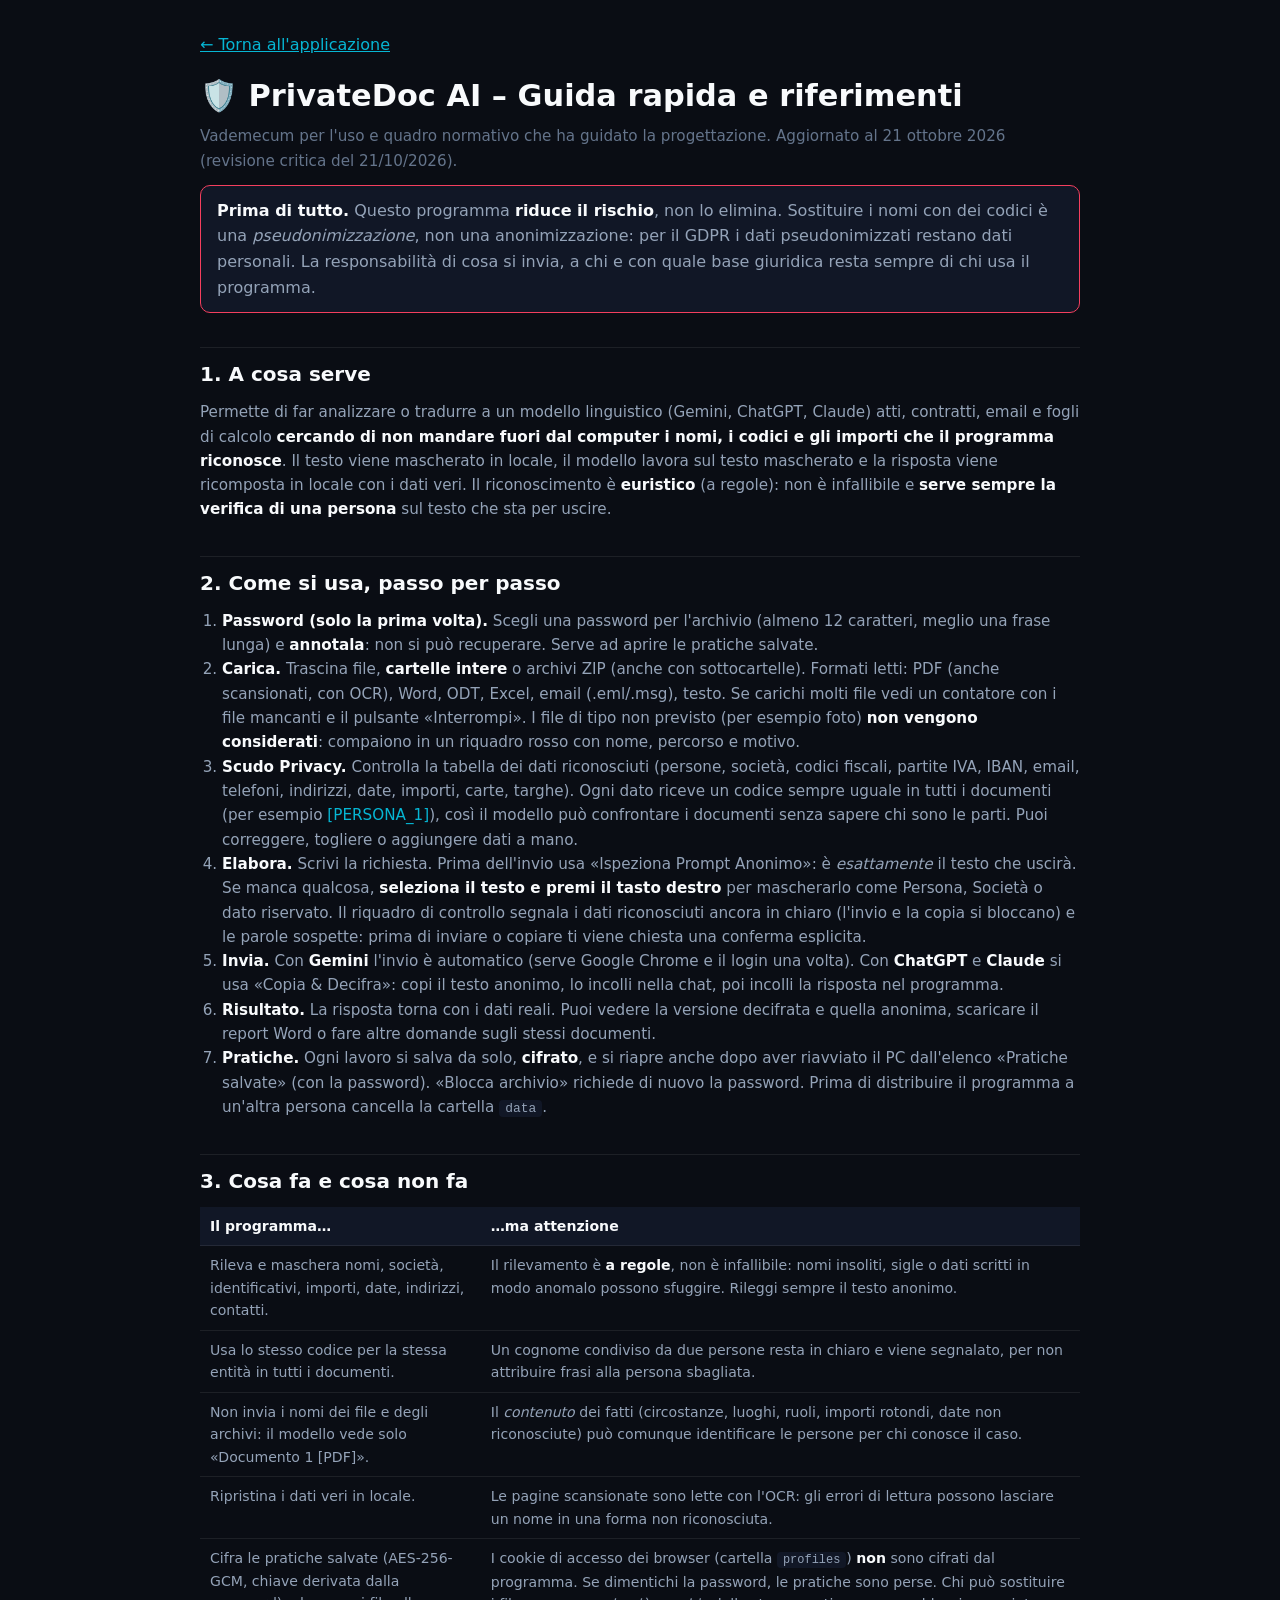
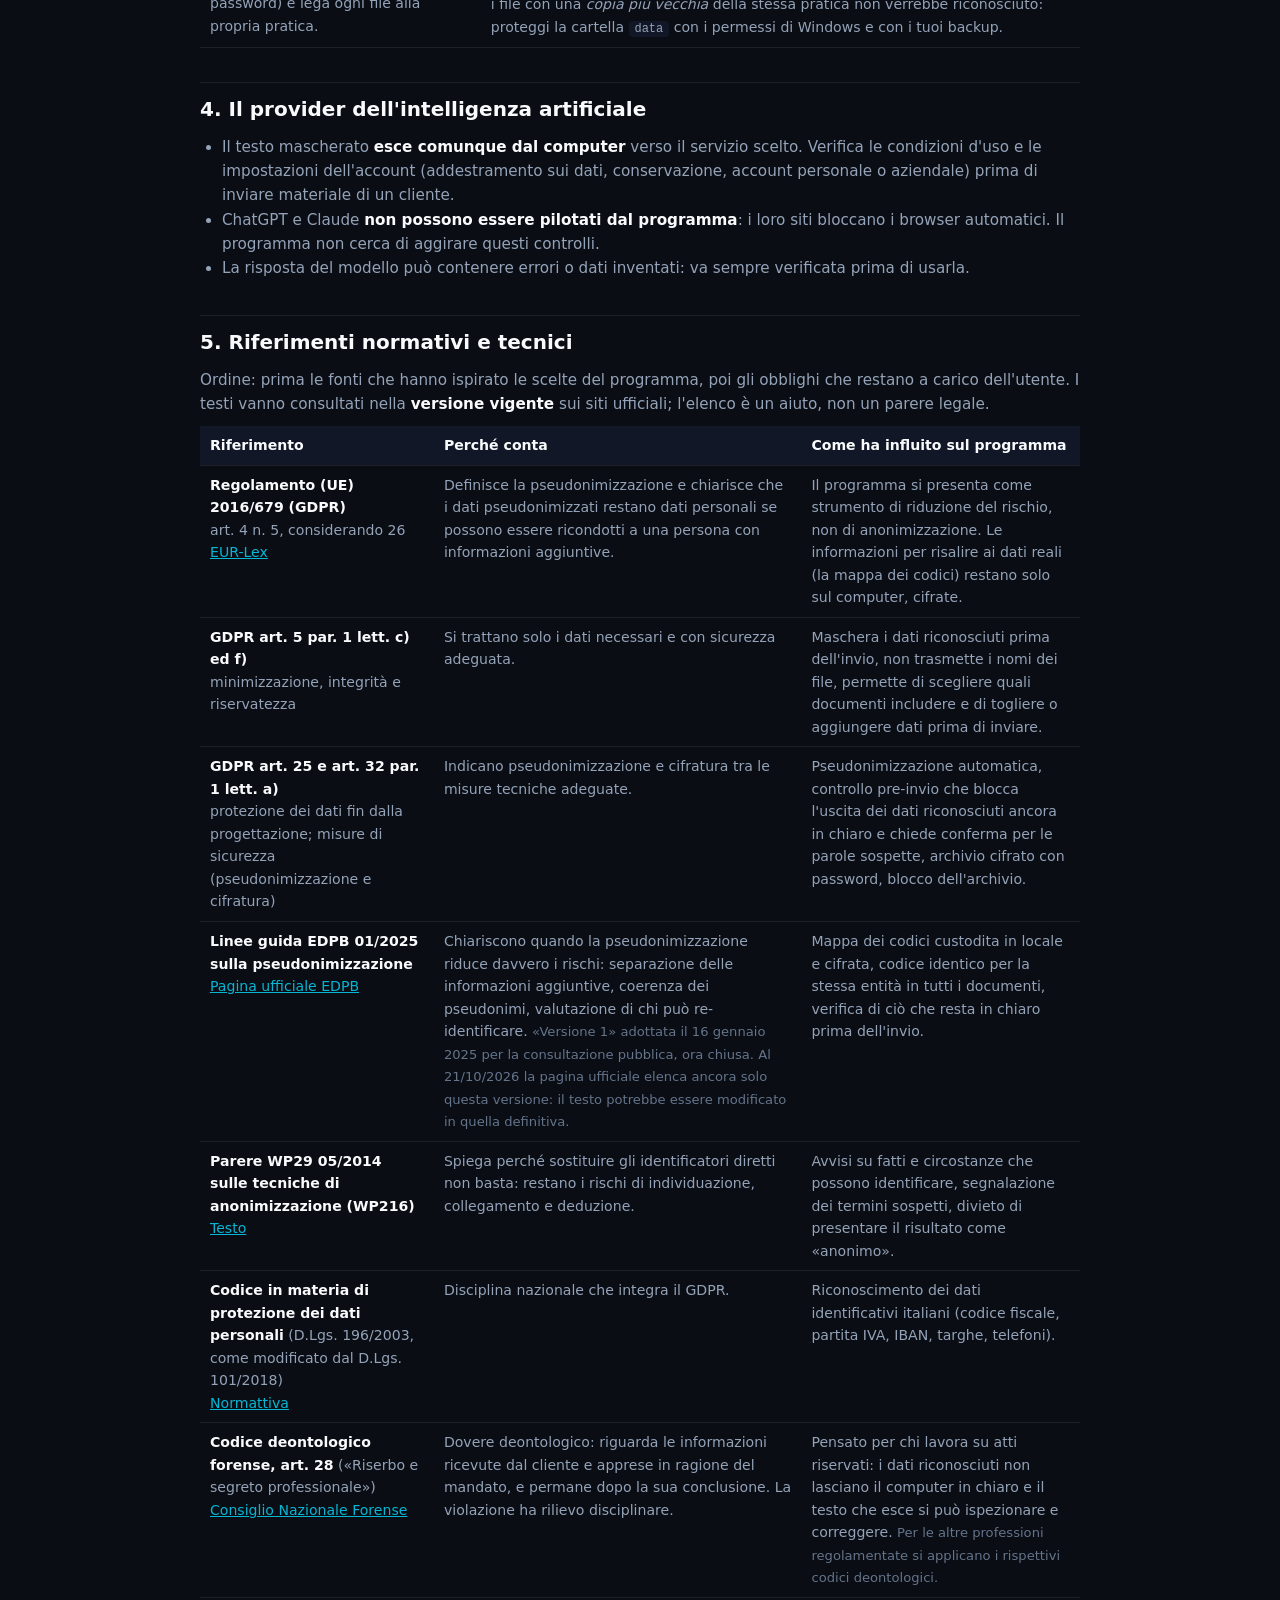
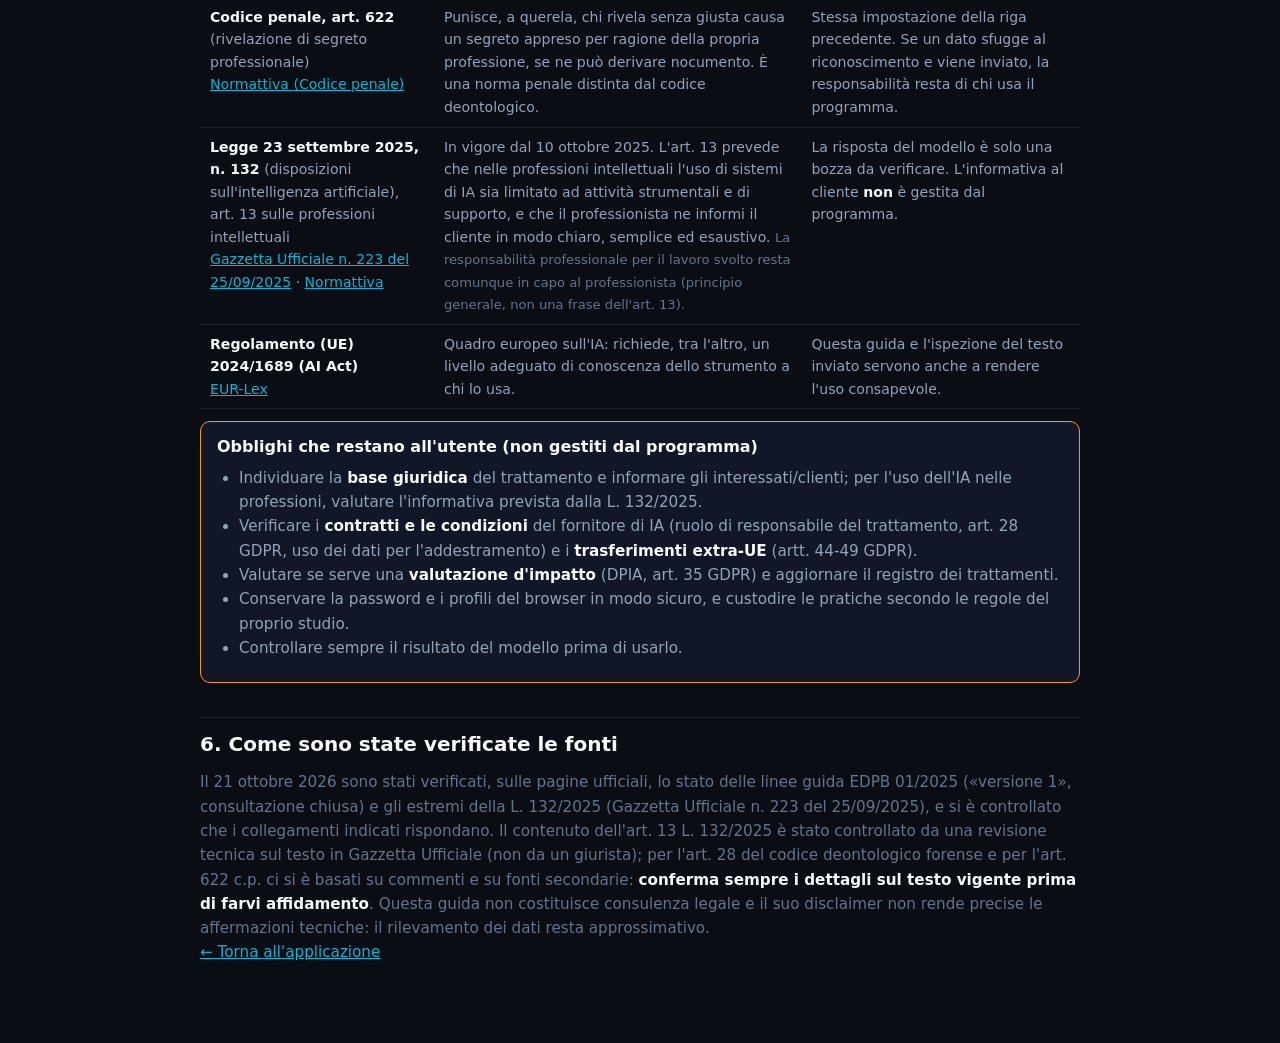
==== static/guida.html @ eb67dd2d "Prima versione di PrivateDoc AI (0.1.0) Applicazione locale per Windows che pseudonimizza atti, cont" ====
<!DOCTYPE html>
<html lang="it">
<head>
    <meta charset="UTF-8">
    <meta name="viewport" content="width=device-width, initial-scale=1.0">
    <title>PrivateDoc AI – Guida e riferimenti</title>
    <link rel="stylesheet" href="/static/style.css">
    <style>
        body { display: block; overflow: auto; height: auto; }
        .guide { max-width: 920px; margin: 0 auto; padding: 32px 20px 80px; line-height: 1.6; color: var(--text-secondary); }
        .guide h1 { color: var(--text-primary); font-size: 1.9rem; margin-bottom: 4px; }
        .guide h2 { color: var(--text-primary); font-size: 1.25rem; margin: 34px 0 10px; padding-top: 10px; border-top: 1px solid var(--border-color); }
        .guide h3 { color: var(--text-primary); font-size: 1rem; margin: 18px 0 6px; }
        .guide p, .guide li { font-size: 0.95rem; }
        .guide ol, .guide ul { padding-left: 22px; margin: 6px 0 10px; }
        .guide a { color: var(--accent-cyan); }
        .guide strong { color: var(--text-primary); }
        .box { padding: 12px 16px; border-radius: 10px; border: 1px solid var(--border-color); background: var(--bg-surface); margin: 12px 0; }
        .box.warn { border-color: var(--accent-amber); }
        .box.ok { border-color: var(--accent-emerald); }
        .box.stop { border-color: var(--accent-rose); }
        table { width: 100%; border-collapse: collapse; margin: 10px 0; font-size: 0.88rem; }
        th, td { text-align: left; vertical-align: top; padding: 8px 10px; border-bottom: 1px solid var(--border-color); }
        th { color: var(--text-primary); background: var(--bg-surface); }
        code { background: var(--bg-surface); padding: 1px 6px; border-radius: 4px; font-family: var(--font-mono); font-size: 0.85em; }
        .token { color: var(--accent-cyan); }
        .back { display: inline-block; margin-bottom: 14px; }
        .small { font-size: 0.82rem; color: var(--text-muted); }
        @media (max-width: 700px) { table, thead, tbody, tr, th, td { display: block; } th { display: none; } td { border: none; padding: 3px 0; } tr { border-bottom: 1px solid var(--border-color); padding: 8px 0; } }
    </style>
</head>
<body>
<main class="guide">
    <a class="back" href="/">← Torna all'applicazione</a>
    <h1>🛡️ PrivateDoc AI – Guida rapida e riferimenti</h1>
    <p class="small">Vademecum per l'uso e quadro normativo che ha guidato la progettazione. Aggiornato al 21 ottobre 2026 (revisione critica del 21/10/2026).</p>

    <div class="box stop">
        <strong>Prima di tutto.</strong> Questo programma <strong>riduce il rischio</strong>, non lo elimina. Sostituire i nomi con dei codici
        è una <em>pseudonimizzazione</em>, non una anonimizzazione: per il GDPR i dati pseudonimizzati restano dati personali.
        La responsabilità di cosa si invia, a chi e con quale base giuridica resta sempre di chi usa il programma.
    </div>

    <h2>1. A cosa serve</h2>
    <p>Permette di far analizzare o tradurre a un modello linguistico (Gemini, ChatGPT, Claude) atti, contratti, email e fogli di calcolo
    <strong>cercando di non mandare fuori dal computer i nomi, i codici e gli importi che il programma riconosce</strong>. Il testo viene mascherato in locale,
    il modello lavora sul testo mascherato e la risposta viene ricomposta in locale con i dati veri. Il riconoscimento è <strong>euristico</strong> (a regole): non è infallibile
    e <strong>serve sempre la verifica di una persona</strong> sul testo che sta per uscire.</p>

    <h2>2. Come si usa, passo per passo</h2>
    <ol>
        <li><strong>Password (solo la prima volta).</strong> Scegli una password per l'archivio (almeno 12 caratteri, meglio una frase lunga) e <strong>annotala</strong>: non si può recuperare.
            Serve ad aprire le pratiche salvate.</li>
        <li><strong>Carica.</strong> Trascina file, <strong>cartelle intere</strong> o archivi ZIP (anche con sottocartelle). Formati letti: PDF (anche scansionati, con OCR),
            Word, ODT, Excel, email (.eml/.msg), testo. Se carichi molti file vedi un contatore con i file mancanti e il pulsante «Interrompi».
            I file di tipo non previsto (per esempio foto) <strong>non vengono considerati</strong>: compaiono in un riquadro rosso con nome, percorso e motivo.</li>
        <li><strong>Scudo Privacy.</strong> Controlla la tabella dei dati riconosciuti (persone, società, codici fiscali, partite IVA, IBAN, email, telefoni, indirizzi, date, importi, carte, targhe).
            Ogni dato riceve un codice sempre uguale in tutti i documenti (per esempio <span class="token">[PERSONA_1]</span>), così il modello può confrontare i documenti senza sapere chi sono le parti.
            Puoi correggere, togliere o aggiungere dati a mano.</li>
        <li><strong>Elabora.</strong> Scrivi la richiesta. Prima dell'invio usa «Ispeziona Prompt Anonimo»: è <em>esattamente</em> il testo che uscirà.
            Se manca qualcosa, <strong>seleziona il testo e premi il tasto destro</strong> per mascherarlo come Persona, Società o dato riservato.
            Il riquadro di controllo segnala i dati riconosciuti ancora in chiaro (l'invio e la copia si bloccano) e le parole sospette: prima di inviare o copiare ti viene chiesta una conferma esplicita.</li>
        <li><strong>Invia.</strong> Con <strong>Gemini</strong> l'invio è automatico (serve Google Chrome e il login una volta). Con <strong>ChatGPT</strong> e <strong>Claude</strong> si usa
            «Copia &amp; Decifra»: copi il testo anonimo, lo incolli nella chat, poi incolli la risposta nel programma.</li>
        <li><strong>Risultato.</strong> La risposta torna con i dati reali. Puoi vedere la versione decifrata e quella anonima, scaricare il report Word o fare altre domande sugli stessi documenti.</li>
        <li><strong>Pratiche.</strong> Ogni lavoro si salva da solo, <strong>cifrato</strong>, e si riapre anche dopo aver riavviato il PC dall'elenco «Pratiche salvate» (con la password).
            «Blocca archivio» richiede di nuovo la password. Prima di distribuire il programma a un'altra persona cancella la cartella <code>data</code>.</li>
    </ol>

    <h2>3. Cosa fa e cosa non fa</h2>
    <table>
        <thead><tr><th>Il programma…</th><th>…ma attenzione</th></tr></thead>
        <tbody>
        <tr><td>Rileva e maschera nomi, società, identificativi, importi, date, indirizzi, contatti.</td>
            <td>Il rilevamento è <strong>a regole</strong>, non è infallibile: nomi insoliti, sigle o dati scritti in modo anomalo possono sfuggire. Rileggi sempre il testo anonimo.</td></tr>
        <tr><td>Usa lo stesso codice per la stessa entità in tutti i documenti.</td>
            <td>Un cognome condiviso da due persone resta in chiaro e viene segnalato, per non attribuire frasi alla persona sbagliata.</td></tr>
        <tr><td>Non invia i nomi dei file e degli archivi: il modello vede solo «Documento 1 [PDF]».</td>
            <td>Il <em>contenuto</em> dei fatti (circostanze, luoghi, ruoli, importi rotondi, date non riconosciute) può comunque identificare le persone per chi conosce il caso.</td></tr>
        <tr><td>Ripristina i dati veri in locale.</td>
            <td>Le pagine scansionate sono lette con l'OCR: gli errori di lettura possono lasciare un nome in una forma non riconosciuta.</td></tr>
        <tr><td>Cifra le pratiche salvate (AES-256-GCM, chiave derivata dalla password) e lega ogni file alla propria pratica.</td>
            <td>I cookie di accesso dei browser (cartella <code>profiles</code>) <strong>non</strong> sono cifrati dal programma. Se dimentichi la password, le pratiche sono perse.
                Chi può sostituire i file con una <em>copia più vecchia</em> della stessa pratica non verrebbe riconosciuto: proteggi la cartella <code>data</code> con i permessi di Windows e con i tuoi backup.</td></tr>
        </tbody>
    </table>

    <h2>4. Il provider dell'intelligenza artificiale</h2>
    <ul>
        <li>Il testo mascherato <strong>esce comunque dal computer</strong> verso il servizio scelto. Verifica le condizioni d'uso e le impostazioni dell'account (addestramento sui dati, conservazione, account personale o aziendale) prima di inviare materiale di un cliente.</li>
        <li>ChatGPT e Claude <strong>non possono essere pilotati dal programma</strong>: i loro siti bloccano i browser automatici. Il programma non cerca di aggirare questi controlli.</li>
        <li>La risposta del modello può contenere errori o dati inventati: va sempre verificata prima di usarla.</li>
    </ul>

    <h2>5. Riferimenti normativi e tecnici</h2>
    <p>Ordine: prima le fonti che hanno ispirato le scelte del programma, poi gli obblighi che restano a carico dell'utente.
    I testi vanno consultati nella <strong>versione vigente</strong> sui siti ufficiali; l'elenco è un aiuto, non un parere legale.</p>

    <table>
        <thead><tr><th>Riferimento</th><th>Perché conta</th><th>Come ha influito sul programma</th></tr></thead>
        <tbody>
        <tr>
            <td><strong>Regolamento (UE) 2016/679 (GDPR)</strong><br>art. 4 n. 5, considerando 26<br>
                <a href="https://eur-lex.europa.eu/eli/reg/2016/679/oj" target="_blank" rel="noopener">EUR-Lex</a></td>
            <td>Definisce la pseudonimizzazione e chiarisce che i dati pseudonimizzati restano dati personali se possono essere ricondotti a una persona con informazioni aggiuntive.</td>
            <td>Il programma si presenta come strumento di riduzione del rischio, non di anonimizzazione. Le informazioni per risalire ai dati reali (la mappa dei codici) restano solo sul computer, cifrate.</td></tr>
        <tr>
            <td><strong>GDPR art. 5 par. 1 lett. c) ed f)</strong><br>minimizzazione, integrità e riservatezza</td>
            <td>Si trattano solo i dati necessari e con sicurezza adeguata.</td>
            <td>Maschera i dati riconosciuti prima dell'invio, non trasmette i nomi dei file, permette di scegliere quali documenti includere e di togliere o aggiungere dati prima di inviare.</td></tr>
        <tr>
            <td><strong>GDPR art. 25 e art. 32 par. 1 lett. a)</strong><br>protezione dei dati fin dalla progettazione; misure di sicurezza (pseudonimizzazione e cifratura)</td>
            <td>Indicano pseudonimizzazione e cifratura tra le misure tecniche adeguate.</td>
            <td>Pseudonimizzazione automatica, controllo pre-invio che blocca l'uscita dei dati riconosciuti ancora in chiaro e chiede conferma per le parole sospette, archivio cifrato con password, blocco dell'archivio.</td></tr>
        <tr>
            <td><strong>Linee guida EDPB 01/2025 sulla pseudonimizzazione</strong><br>
                <a href="https://www.edpb.europa.eu/documents/guideline/guidelines-012025-on-pseudonymisation_en" target="_blank" rel="noopener">Pagina ufficiale EDPB</a></td>
            <td>Chiariscono quando la pseudonimizzazione riduce davvero i rischi: separazione delle informazioni aggiuntive, coerenza dei pseudonimi, valutazione di chi può re-identificare.
                <span class="small">«Versione 1» adottata il 16 gennaio 2025 per la consultazione pubblica, ora chiusa. Al 21/10/2026 la pagina ufficiale elenca ancora solo questa versione: il testo potrebbe essere modificato in quella definitiva.</span></td>
            <td>Mappa dei codici custodita in locale e cifrata, codice identico per la stessa entità in tutti i documenti, verifica di ciò che resta in chiaro prima dell'invio.</td></tr>
        <tr>
            <td><strong>Parere WP29 05/2014 sulle tecniche di anonimizzazione (WP216)</strong><br>
                <a href="https://ec.europa.eu/justice/article-29/documentation/opinion-recommendation/files/2014/wp216_en.pdf" target="_blank" rel="noopener">Testo</a></td>
            <td>Spiega perché sostituire gli identificatori diretti non basta: restano i rischi di individuazione, collegamento e deduzione.</td>
            <td>Avvisi su fatti e circostanze che possono identificare, segnalazione dei termini sospetti, divieto di presentare il risultato come «anonimo».</td></tr>
        <tr>
            <td><strong>Codice in materia di protezione dei dati personali</strong> (D.Lgs. 196/2003, come modificato dal D.Lgs. 101/2018)<br>
                <a href="https://www.normattiva.it/uri-res/N2Ls?urn:nir:stato:decreto.legislativo:2003-06-30;196" target="_blank" rel="noopener">Normattiva</a></td>
            <td>Disciplina nazionale che integra il GDPR.</td>
            <td>Riconoscimento dei dati identificativi italiani (codice fiscale, partita IVA, IBAN, targhe, telefoni).</td></tr>
        <tr>
            <td><strong>Codice deontologico forense, art. 28</strong> («Riserbo e segreto professionale»)<br>
                <a href="https://www.consiglionazionaleforense.it/codice-deontologico" target="_blank" rel="noopener">Consiglio Nazionale Forense</a></td>
            <td>Dovere deontologico: riguarda le informazioni ricevute dal cliente e apprese in ragione del mandato, e permane dopo la sua conclusione. La violazione ha rilievo disciplinare.</td>
            <td>Pensato per chi lavora su atti riservati: i dati riconosciuti non lasciano il computer in chiaro e il testo che esce si può ispezionare e correggere.
                <span class="small">Per le altre professioni regolamentate si applicano i rispettivi codici deontologici.</span></td></tr>
        <tr>
            <td><strong>Codice penale, art. 622</strong> (rivelazione di segreto professionale)<br>
                <a href="https://www.normattiva.it/uri-res/N2Ls?urn:nir:stato:regio.decreto:1930-10-19;1398" target="_blank" rel="noopener">Normattiva (Codice penale)</a></td>
            <td>Punisce, a querela, chi rivela senza giusta causa un segreto appreso per ragione della propria professione, se ne può derivare nocumento. È una norma penale distinta dal codice deontologico.</td>
            <td>Stessa impostazione della riga precedente. Se un dato sfugge al riconoscimento e viene inviato, la responsabilità resta di chi usa il programma.</td></tr>
        <tr>
            <td><strong>Legge 23 settembre 2025, n. 132</strong> (disposizioni sull'intelligenza artificiale), art. 13 sulle professioni intellettuali<br>
                <a href="https://www.gazzettaufficiale.it/eli/id/2025/09/25/25G00143/SG" target="_blank" rel="noopener">Gazzetta Ufficiale n. 223 del 25/09/2025</a> ·
                <a href="https://www.normattiva.it/uri-res/N2Ls?urn:nir:stato:legge:2025-09-23;132" target="_blank" rel="noopener">Normattiva</a></td>
            <td>In vigore dal 10 ottobre 2025. L'art. 13 prevede che nelle professioni intellettuali l'uso di sistemi di IA sia limitato ad attività strumentali e di supporto, e che il professionista ne informi il cliente in modo chiaro, semplice ed esaustivo.
                <span class="small">La responsabilità professionale per il lavoro svolto resta comunque in capo al professionista (principio generale, non una frase dell'art. 13).</span></td>
            <td>La risposta del modello è solo una bozza da verificare. L'informativa al cliente <strong>non</strong> è gestita dal programma.</td></tr>
        <tr>
            <td><strong>Regolamento (UE) 2024/1689 (AI Act)</strong><br>
                <a href="https://eur-lex.europa.eu/eli/reg/2024/1689/oj" target="_blank" rel="noopener">EUR-Lex</a></td>
            <td>Quadro europeo sull'IA: richiede, tra l'altro, un livello adeguato di conoscenza dello strumento a chi lo usa.</td>
            <td>Questa guida e l'ispezione del testo inviato servono anche a rendere l'uso consapevole.</td></tr>
        </tbody>
    </table>

    <div class="box warn">
        <strong>Obblighi che restano all'utente (non gestiti dal programma)</strong>
        <ul>
            <li>Individuare la <strong>base giuridica</strong> del trattamento e informare gli interessati/clienti; per l'uso dell'IA nelle professioni, valutare l'informativa prevista dalla L. 132/2025.</li>
            <li>Verificare i <strong>contratti e le condizioni</strong> del fornitore di IA (ruolo di responsabile del trattamento, art. 28 GDPR, uso dei dati per l'addestramento) e i <strong>trasferimenti extra-UE</strong> (artt. 44-49 GDPR).</li>
            <li>Valutare se serve una <strong>valutazione d'impatto</strong> (DPIA, art. 35 GDPR) e aggiornare il registro dei trattamenti.</li>
            <li>Conservare la password e i profili del browser in modo sicuro, e custodire le pratiche secondo le regole del proprio studio.</li>
            <li>Controllare sempre il risultato del modello prima di usarlo.</li>
        </ul>
    </div>

    <h2>6. Come sono state verificate le fonti</h2>
    <p class="small">Il 21 ottobre 2026 sono stati verificati, sulle pagine ufficiali, lo stato delle linee guida EDPB 01/2025 («versione 1», consultazione chiusa) e gli estremi della L. 132/2025
    (Gazzetta Ufficiale n. 223 del 25/09/2025), e si è controllato che i collegamenti indicati rispondano. Il contenuto dell'art. 13 L. 132/2025 è stato controllato da una revisione tecnica sul testo in Gazzetta Ufficiale (non da un giurista);
    per l'art. 28 del codice deontologico forense e per l'art. 622 c.p. ci si è basati su commenti e su fonti secondarie: <strong>conferma sempre i dettagli sul testo vigente prima di farvi affidamento</strong>.
    Questa guida non costituisce consulenza legale e il suo disclaimer non rende precise le affermazioni tecniche: il rilevamento dei dati resta approssimativo.</p>

    <p><a href="/">← Torna all'applicazione</a></p>
</main>
</body>
</html>
---- static/style.css ----
:root {
    --bg-base: #0a0d14;
    --bg-surface: #111726;
    --bg-surface-elevated: #172033;
    --bg-card: rgba(23, 32, 51, 0.7);
    --border-color: rgba(255, 255, 255, 0.08);
    --border-active: rgba(99, 102, 241, 0.5);

    --primary: #6366f1;
    --primary-hover: #4f46e5;
    --primary-glow: rgba(99, 102, 241, 0.25);
    
    --accent-emerald: #10b981;
    --accent-emerald-glow: rgba(16, 185, 129, 0.2);
    --accent-cyan: #06b6d4;
    --accent-amber: #f59e0b;
    --accent-rose: #f43f5e;

    --text-primary: #f8fafc;
    --text-secondary: #94a3b8;
    --text-muted: #64748b;

    --font-main: 'Plus Jakarta Sans', system-ui, -apple-system, sans-serif;
    --font-mono: 'JetBrains Mono', monospace;

    --radius-sm: 8px;
    --radius-md: 12px;
    --radius-lg: 16px;
    --radius-full: 9999px;
    --transition: all 0.2s cubic-bezier(0.16, 1, 0.3, 1);
}

* {
    box-sizing: border-box;
    margin: 0;
    padding: 0;
}

body {
    background-color: var(--bg-base);
    color: var(--text-primary);
    font-family: var(--font-main);
    line-height: 1.5;
    -webkit-font-smoothing: antialiased;
    overflow-x: hidden;
}

/* App Layout */
.app-layout {
    display: flex;
    min-height: 100vh;
}

/* Sidebar */
.sidebar {
    width: 290px;
    background: var(--bg-surface);
    border-right: 1px solid var(--border-color);
    display: flex;
    flex-direction: column;
    padding: 24px 20px;
    position: sticky;
    top: 0;
    height: 100vh;
}

.brand {
    display: flex;
    align-items: center;
    gap: 12px;
    margin-bottom: 32px;
}

.brand-icon {
    width: 42px;
    height: 42px;
    border-radius: var(--radius-md);
    background: linear-gradient(135deg, var(--primary), var(--accent-cyan));
    display: flex;
    align-items: center;
    justify-content: center;
    color: white;
    box-shadow: 0 4px 16px var(--primary-glow);
}

.brand-icon svg {
    width: 24px;
    height: 24px;
}

.brand h2 {
    font-size: 1.15rem;
    font-weight: 700;
    letter-spacing: -0.02em;
}

.badge-tag {
    font-size: 0.68rem;
    font-weight: 600;
    text-transform: uppercase;
    background: rgba(16, 185, 129, 0.15);
    color: var(--accent-emerald);
    padding: 2px 8px;
    border-radius: var(--radius-full);
    border: 1px solid rgba(16, 185, 129, 0.3);
}

/* Step Navigation */
.nav-steps {
    display: flex;
    flex-direction: column;
    gap: 8px;
    flex: 1;
}

.step-item {
    display: flex;
    align-items: center;
    gap: 14px;
    padding: 12px 14px;
    border-radius: var(--radius-md);
    cursor: pointer;
    transition: var(--transition);
    border: 1px solid transparent;
}

.step-item:hover {
    background: rgba(255, 255, 255, 0.03);
}

.step-item.active {
    background: var(--bg-surface-elevated);
    border-color: var(--border-active);
    box-shadow: 0 4px 12px rgba(0, 0, 0, 0.2);
}

.step-num {
    width: 28px;
    height: 28px;
    border-radius: var(--radius-full);
    background: rgba(255, 255, 255, 0.06);
    color: var(--text-secondary);
    font-weight: 700;
    font-size: 0.85rem;
    display: flex;
    align-items: center;
    justify-content: center;
    transition: var(--transition);
}

.step-item.active .step-num {
    background: var(--primary);
    color: white;
    box-shadow: 0 0 12px var(--primary-glow);
}

.step-info strong {
    display: block;
    font-size: 0.88rem;
    font-weight: 600;
}

.step-info small {
    display: block;
    font-size: 0.72rem;
    color: var(--text-muted);
}

/* Sidebar Provider Card */
.sidebar-box {
    background: var(--bg-surface-elevated);
    border: 1px solid var(--border-color);
    border-radius: var(--radius-md);
    padding: 14px;
    margin-bottom: 20px;
}

.box-header {
    display: flex;
    align-items: center;
    gap: 8px;
    font-weight: 600;
    font-size: 0.85rem;
    margin-bottom: 6px;
}

.pulse-indicator {
    width: 8px;
    height: 8px;
    border-radius: var(--radius-full);
    background: var(--accent-emerald);
    box-shadow: 0 0 8px var(--accent-emerald);
    animation: pulse 2s infinite;
}

@keyframes pulse {
    0% { transform: scale(0.95); opacity: 0.7; }
    50% { transform: scale(1.15); opacity: 1; }
    100% { transform: scale(0.95); opacity: 0.7; }
}

.sidebar-box p {
    font-size: 0.75rem;
    color: var(--text-secondary);
    margin-bottom: 12px;
}

.sidebar-footer {
    display: flex;
    flex-direction: column;
    gap: 10px;
}

.security-badge {
    display: flex;
    align-items: center;
    gap: 8px;
    font-size: 0.72rem;
    color: var(--text-muted);
}

/* Main Content */
.main-content {
    flex: 1;
    padding: 32px 40px;
    max-width: 1300px;
    margin: 0 auto;
    width: calc(100% - 290px);
}

.top-header {
    display: flex;
    justify-content: space-between;
    align-items: flex-start;
    margin-bottom: 30px;
    padding-bottom: 20px;
    border-bottom: 1px solid var(--border-color);
}

.top-header h1 {
    font-size: 1.6rem;
    font-weight: 800;
    letter-spacing: -0.03em;
    margin-bottom: 4px;
}

.subtitle {
    font-size: 0.9rem;
    color: var(--text-secondary);
}

/* Provider Pills */
.provider-pill-selector {
    display: flex;
    background: var(--bg-surface);
    border: 1px solid var(--border-color);
    border-radius: var(--radius-full);
    padding: 4px;
    gap: 4px;
}

.prov-pill {
    background: transparent;
    border: none;
    color: var(--text-secondary);
    font-family: var(--font-main);
    font-size: 0.82rem;
    font-weight: 600;
    padding: 6px 14px;
    border-radius: var(--radius-full);
    cursor: pointer;
    transition: var(--transition);
}

.prov-pill:hover {
    color: var(--text-primary);
}

.prov-pill.active {
    background: var(--primary);
    color: white;
    box-shadow: 0 2px 8px var(--primary-glow);
}

/* Content Sections */
.content-section {
    display: none;
    animation: fadeIn 0.25s ease-out;
}

.content-section.active {
    display: block;
}

@keyframes fadeIn {
    from { opacity: 0; transform: translateY(6px); }
    to { opacity: 1; transform: translateY(0); }
}

/* Dropzone */
.upload-dropzone {
    border: 2px dashed rgba(99, 102, 241, 0.4);
    background: var(--bg-card);
    backdrop-filter: blur(12px);
    border-radius: var(--radius-lg);
    padding: 48px 32px;
    text-align: center;
    cursor: pointer;
    transition: var(--transition);
}

.upload-dropzone:hover, .upload-dropzone.dragover {
    border-color: var(--primary);
    background: rgba(99, 102, 241, 0.08);
    transform: translateY(-2px);
}

.drop-icon {
    width: 64px;
    height: 64px;
    border-radius: var(--radius-full);
    background: rgba(99, 102, 241, 0.15);
    color: var(--primary);
    display: flex;
    align-items: center;
    justify-content: center;
    margin: 0 auto 16px auto;
}

.drop-icon svg {
    width: 32px;
    height: 32px;
}

.upload-dropzone h3 {
    font-size: 1.2rem;
    font-weight: 700;
    margin-bottom: 6px;
}

.upload-dropzone p {
    color: var(--text-secondary);
    font-size: 0.88rem;
    margin-bottom: 24px;
}

.format-tags {
    display: flex;
    flex-wrap: wrap;
    justify-content: center;
    gap: 8px;
}

.tag {
    background: rgba(255, 255, 255, 0.05);
    border: 1px solid var(--border-color);
    padding: 6px 12px;
    border-radius: var(--radius-full);
    font-size: 0.76rem;
    font-weight: 500;
    color: var(--text-secondary);
}

/* Doc Cards Grid */
.files-container {
    margin-top: 36px;
}

.section-subhead {
    display: flex;
    justify-content: space-between;
    align-items: center;
    margin-bottom: 16px;
}

.doc-grid {
    display: grid;
    grid-template-columns: repeat(auto-fill, minmax(280px, 1fr));
    gap: 16px;
}

.doc-card {
    background: var(--bg-surface);
    border: 1px solid var(--border-color);
    border-radius: var(--radius-md);
    padding: 16px;
    transition: var(--transition);
    position: relative;
    overflow: hidden;
}

.doc-card:hover {
    border-color: var(--border-active);
    transform: translateY(-2px);
}

.doc-card-header {
    display: flex;
    align-items: flex-start;
    gap: 10px;
    margin-bottom: 10px;
}

.doc-card-icon {
    font-size: 1.4rem;
}

.doc-card-title {
    font-size: 0.92rem;
    font-weight: 600;
    word-break: break-all;
}

.doc-card-source {
    font-size: 0.72rem;
    color: var(--accent-amber);
    margin-bottom: 8px;
}

.doc-card-meta {
    font-size: 0.76rem;
    color: var(--text-muted);
    display: flex;
    justify-content: space-between;
}

/* Step 2: Privacy Banner */
.privacy-banner {
    background: linear-gradient(135deg, rgba(16, 185, 129, 0.12), rgba(6, 182, 212, 0.08));
    border: 1px solid rgba(16, 185, 129, 0.3);
    border-radius: var(--radius-lg);
    padding: 24px;
    display: flex;
    align-items: center;
    gap: 20px;
    margin-bottom: 24px;
}

.banner-icon {
    font-size: 2.2rem;
}

.privacy-banner h3 {
    font-size: 1.15rem;
    font-weight: 700;
    margin-bottom: 4px;
    color: var(--accent-emerald);
}

.privacy-banner p {
    font-size: 0.88rem;
    color: var(--text-secondary);
    max-width: 750px;
}

.stat-counter {
    margin-left: auto;
    text-align: center;
    padding: 10px 20px;
    background: rgba(16, 185, 129, 0.15);
    border-radius: var(--radius-md);
    border: 1px solid rgba(16, 185, 129, 0.3);
}

.stat-number {
    display: block;
    font-size: 1.8rem;
    font-weight: 800;
    color: var(--accent-emerald);
    font-family: var(--font-mono);
}

.stat-label {
    font-size: 0.72rem;
    text-transform: uppercase;
    font-weight: 600;
    color: var(--text-secondary);
}

/* Entity Actions Bar */
.entity-actions-bar {
    display: flex;
    gap: 12px;
    margin-bottom: 16px;
    align-items: center;
}

.search-box {
    flex: 1;
}

.search-box input {
    width: 100%;
    background: var(--bg-surface);
    border: 1px solid var(--border-color);
    padding: 10px 16px;
    border-radius: var(--radius-md);
    color: var(--text-primary);
    font-family: var(--font-main);
    font-size: 0.88rem;
}

.search-box input:focus {
    outline: none;
    border-color: var(--primary);
}

/* Table Card */
.table-card {
    background: var(--bg-surface);
    border: 1px solid var(--border-color);
    border-radius: var(--radius-lg);
    overflow: hidden;
}

.entity-table {
    width: 100%;
    border-collapse: collapse;
    text-align: left;
    font-size: 0.86rem;
}

.entity-table th {
    background: var(--bg-surface-elevated);
    padding: 12px 18px;
    color: var(--text-secondary);
    font-weight: 600;
    font-size: 0.76rem;
    text-transform: uppercase;
    letter-spacing: 0.05em;
    border-bottom: 1px solid var(--border-color);
}

.entity-table td {
    padding: 14px 18px;
    border-bottom: 1px solid var(--border-color);
    vertical-align: middle;
}

.entity-table tr:hover td {
    background: rgba(255, 255, 255, 0.02);
}

.token-badge {
    font-family: var(--font-mono);
    font-size: 0.82rem;
    font-weight: 600;
    padding: 4px 10px;
    border-radius: var(--radius-sm);
    background: rgba(99, 102, 241, 0.15);
    color: #a5b4fc;
    border: 1px solid rgba(99, 102, 241, 0.3);
    display: inline-block;
}

.category-tag {
    font-size: 0.72rem;
    font-weight: 600;
    padding: 2px 8px;
    border-radius: var(--radius-full);
    background: rgba(255, 255, 255, 0.06);
    color: var(--text-secondary);
}

/* Step 3: Analysis Grid */
.prompt-grid {
    display: grid;
    grid-template-columns: 2fr 1fr;
    gap: 24px;
}

.prompt-builder-card {
    background: var(--bg-surface);
    border: 1px solid var(--border-color);
    border-radius: var(--radius-lg);
    padding: 24px;
}

.card-desc {
    color: var(--text-secondary);
    font-size: 0.85rem;
    margin-bottom: 16px;
}

.presets-row {
    display: flex;
    flex-wrap: wrap;
    gap: 8px;
    margin-bottom: 16px;
}

.preset-chip {
    background: var(--bg-surface-elevated);
    border: 1px solid var(--border-color);
    color: var(--text-secondary);
    font-family: var(--font-main);
    font-size: 0.8rem;
    font-weight: 500;
    padding: 8px 14px;
    border-radius: var(--radius-full);
    cursor: pointer;
    transition: var(--transition);
}

.preset-chip:hover {
    background: rgba(99, 102, 241, 0.15);
    border-color: var(--primary);
    color: var(--text-primary);
}

textarea {
    width: 100%;
    background: var(--bg-base);
    border: 1px solid var(--border-color);
    border-radius: var(--radius-md);
    padding: 14px;
    color: var(--text-primary);
    font-family: var(--font-main);
    font-size: 0.9rem;
    resize: vertical;
    margin-bottom: 20px;
}

textarea:focus {
    outline: none;
    border-color: var(--primary);
    box-shadow: 0 0 0 2px var(--primary-glow);
}

.execution-footer {
    display: flex;
    justify-content: space-between;
    align-items: center;
}

.execution-provider-info {
    font-size: 0.85rem;
    color: var(--text-secondary);
    display: flex;
    align-items: center;
    gap: 8px;
}

.dot-online {
    width: 8px;
    height: 8px;
    border-radius: var(--radius-full);
    background: var(--accent-emerald);
}

.action-buttons {
    display: flex;
    gap: 12px;
}

/* Fallback Card */
.fallback-card {
    background: var(--bg-surface);
    border: 1px solid var(--border-color);
    border-radius: var(--radius-lg);
    padding: 24px;
    display: flex;
    flex-direction: column;
}

.fallback-header {
    margin-bottom: 12px;
}

.fallback-header h4 {
    font-size: 0.95rem;
    font-weight: 700;
    margin-bottom: 4px;
}

.fallback-card p {
    font-size: 0.8rem;
    color: var(--text-secondary);
    margin-bottom: 16px;
}

.paste-zone {
    margin-top: 20px;
    padding-top: 16px;
    border-top: 1px solid var(--border-color);
}

.paste-zone label {
    display: block;
    font-size: 0.78rem;
    font-weight: 600;
    color: var(--text-secondary);
    margin-bottom: 8px;
}

/* Step 4: Results */
.result-header-card {
    display: flex;
    justify-content: space-between;
    align-items: center;
    margin-bottom: 20px;
}

.view-mode-toggle {
    display: flex;
    align-items: center;
    gap: 8px;
    background: var(--bg-surface);
    border: 1px solid var(--border-color);
    border-radius: var(--radius-full);
    padding: 4px;
}

.toggle-label {
    font-size: 0.78rem;
    color: var(--text-muted);
    padding-left: 10px;
}

.toggle-btn {
    background: transparent;
    border: none;
    color: var(--text-secondary);
    font-family: var(--font-main);
    font-size: 0.8rem;
    font-weight: 600;
    padding: 6px 14px;
    border-radius: var(--radius-full);
    cursor: pointer;
    transition: var(--transition);
}

.toggle-btn.active {
    background: var(--accent-emerald);
    color: #064e3b;
    box-shadow: 0 2px 8px var(--accent-emerald-glow);
}

.result-box-card {
    background: var(--bg-surface);
    border: 1px solid var(--border-color);
    border-radius: var(--radius-lg);
    padding: 28px;
    min-height: 380px;
    max-height: 600px;
    overflow-y: auto;
    margin-bottom: 24px;
}

.result-content {
    font-size: 0.95rem;
    line-height: 1.7;
    white-space: pre-wrap;
    color: var(--text-primary);
}

.export-bar {
    display: flex;
    gap: 14px;
    align-items: center;
}

/* Buttons */
.btn-primary {
    background: var(--primary);
    color: white;
    border: none;
    padding: 10px 20px;
    border-radius: var(--radius-md);
    font-family: var(--font-main);
    font-size: 0.88rem;
    font-weight: 600;
    cursor: pointer;
    display: inline-flex;
    align-items: center;
    gap: 8px;
    transition: var(--transition);
}

.btn-primary:hover {
    background: var(--primary-hover);
    box-shadow: 0 4px 16px var(--primary-glow);
    transform: translateY(-1px);
}

.btn-primary.btn-lg {
    padding: 12px 24px;
    font-size: 0.95rem;
}

.btn-secondary {
    background: rgba(255, 255, 255, 0.08);
    color: var(--text-primary);
    border: 1px solid var(--border-color);
    padding: 10px 18px;
    border-radius: var(--radius-md);
    font-family: var(--font-main);
    font-size: 0.88rem;
    font-weight: 600;
    cursor: pointer;
    display: inline-flex;
    align-items: center;
    gap: 8px;
    transition: var(--transition);
}

.btn-secondary:hover {
    background: rgba(255, 255, 255, 0.12);
}

.btn-secondary.btn-sm {
    padding: 6px 12px;
    font-size: 0.78rem;
    width: 100%;
    justify-content: center;
}

.btn-outline {
    background: transparent;
    color: var(--text-secondary);
    border: 1px solid var(--border-color);
    padding: 8px 16px;
    border-radius: var(--radius-md);
    font-family: var(--font-main);
    font-size: 0.84rem;
    font-weight: 600;
    cursor: pointer;
    transition: var(--transition);
}

.btn-outline:hover {
    color: var(--text-primary);
    border-color: rgba(255, 255, 255, 0.3);
}

.btn-outline.btn-sm {
    padding: 6px 12px;
    font-size: 0.78rem;
    width: 100%;
}

.btn-text {
    background: transparent;
    border: none;
    color: var(--text-muted);
    font-size: 0.75rem;
    cursor: pointer;
    padding: 4px;
}

.btn-text:hover {
    color: var(--text-primary);
}

/* Modals */
.modal {
    position: fixed;
    top: 0;
    left: 0;
    width: 100%;
    height: 100%;
    background: rgba(0, 0, 0, 0.75);
    backdrop-filter: blur(8px);
    display: flex;
    align-items: center;
    justify-content: center;
    z-index: 999;
}

.modal-dialog {
    background: var(--bg-surface);
    border: 1px solid var(--border-color);
    border-radius: var(--radius-lg);
    width: 90%;
    max-width: 650px;
    padding: 24px;
    box-shadow: 0 20px 40px rgba(0, 0, 0, 0.5);
}

.modal-header {
    display: flex;
    justify-content: space-between;
    align-items: center;
    margin-bottom: 16px;
}

.modal-header h3 {
    font-size: 1.1rem;
    font-weight: 700;
}

.close-btn {
    background: transparent;
    border: none;
    color: var(--text-secondary);
    font-size: 1.4rem;
    cursor: pointer;
}

.code-box {
    background: var(--bg-base);
    border: 1px solid var(--border-color);
    border-radius: var(--radius-md);
    padding: 16px;
    font-family: var(--font-mono);
    font-size: 0.82rem;
    color: #cbd5e1;
    max-height: 350px;
    overflow-y: auto;
    white-space: pre-wrap;
    line-height: 1.6;
}

.modal-footer {
    display: flex;
    justify-content: flex-end;
    margin-top: 18px;
}

/* Loading Overlay */
.loading-overlay {
    position: fixed;
    top: 0;
    left: 0;
    width: 100%;
    height: 100%;
    background: rgba(10, 13, 20, 0.85);
    backdrop-filter: blur(8px);
    display: flex;
    align-items: center;
    justify-content: center;
    z-index: 1000;
}

.loader-card {
    background: var(--bg-surface);
    border: 1px solid var(--border-active);
    border-radius: var(--radius-lg);
    padding: 36px 48px;
    text-align: center;
    box-shadow: 0 20px 50px rgba(0, 0, 0, 0.6);
}

.spinner {
    width: 44px;
    height: 44px;
    border: 3px solid rgba(99, 102, 241, 0.2);
    border-top-color: var(--primary);
    border-radius: 50%;
    animation: spin 0.8s linear infinite;
    margin: 0 auto 18px auto;
}

@keyframes spin {
    to { transform: rotate(360deg); }
}

.loader-card h3 {
    font-size: 1.1rem;
    font-weight: 700;
    margin-bottom: 6px;
}

.loader-card p {
    font-size: 0.82rem;
    color: var(--text-secondary);
}

/* Form Groups in Modal */
.form-group {
    margin-bottom: 16px;
}

.form-group label {
    display: block;
    font-size: 0.82rem;
    font-weight: 600;
    color: var(--text-secondary);
    margin-bottom: 6px;
}

.form-group input, .form-group select {
    width: 100%;
    background: var(--bg-base);
    border: 1px solid var(--border-color);
    padding: 10px 14px;
    border-radius: var(--radius-md);
    color: var(--text-primary);
    font-family: var(--font-main);
}

/* Pre-flight check before sending */
.preflight-box {
    margin: 16px 0;
    padding: 12px 14px;
    border-radius: var(--radius-md);
    border: 1px solid var(--border-color);
    background: var(--bg-surface);
    font-size: 0.85rem;
    color: var(--text-secondary);
}
.preflight-box.ok { border-color: var(--accent-emerald); }
.preflight-box.warn { border-color: var(--accent-amber); }
.preflight-box.block { border-color: var(--accent-rose); }
.preflight-box strong { color: var(--text-primary); }
.preflight-chips { display: flex; flex-wrap: wrap; gap: 6px; margin-top: 8px; }
.preflight-chip {
    padding: 4px 10px;
    border-radius: var(--radius-full);
    border: 1px solid var(--accent-amber);
    background: transparent;
    color: var(--text-primary);
    font: inherit;
    cursor: pointer;
}
.preflight-chip:hover { background: var(--accent-amber); color: var(--bg-base); }

.preflight-row {
    display: flex;
    align-items: center;
    justify-content: space-between;
    gap: 10px;
    margin-bottom: 8px;
    padding: 6px 12px;
    border-radius: 6px;
    border: 1px solid var(--border-color);
    background: var(--bg-base);
}
.preflight-term { font-weight: 600; color: var(--text-primary); }
.preflight-actions { display: flex; gap: 6px; flex-wrap: wrap; }
.preflight-btn {
    padding: 4px 10px;
    border-radius: 4px;
    border: 1px solid var(--border-active);
    background: transparent;
    color: var(--text-primary);
    font: inherit;
    font-size: 0.78rem;
    cursor: pointer;
    position: relative;
    z-index: 1;
}
.preflight-btn:hover { background: var(--primary); }

/* Right-click menu on the prompt preview */
.modal-body { position: relative; }
.ctx-menu {
    position: absolute;
    z-index: 50;
    min-width: 200px;
    padding: 6px;
    border-radius: var(--radius-sm);
    border: 1px solid var(--border-active);
    background: var(--bg-surface-elevated);
    box-shadow: 0 8px 24px rgba(0, 0, 0, 0.5);
}
.ctx-title { padding: 4px 10px; font-size: 0.72rem; color: var(--text-muted); }
.ctx-menu button {
    display: block;
    width: 100%;
    padding: 8px 10px;
    border: none;
    border-radius: 6px;
    background: transparent;
    color: var(--text-primary);
    font: inherit;
    text-align: left;
    cursor: pointer;
}
.ctx-menu button:hover { background: var(--primary); }
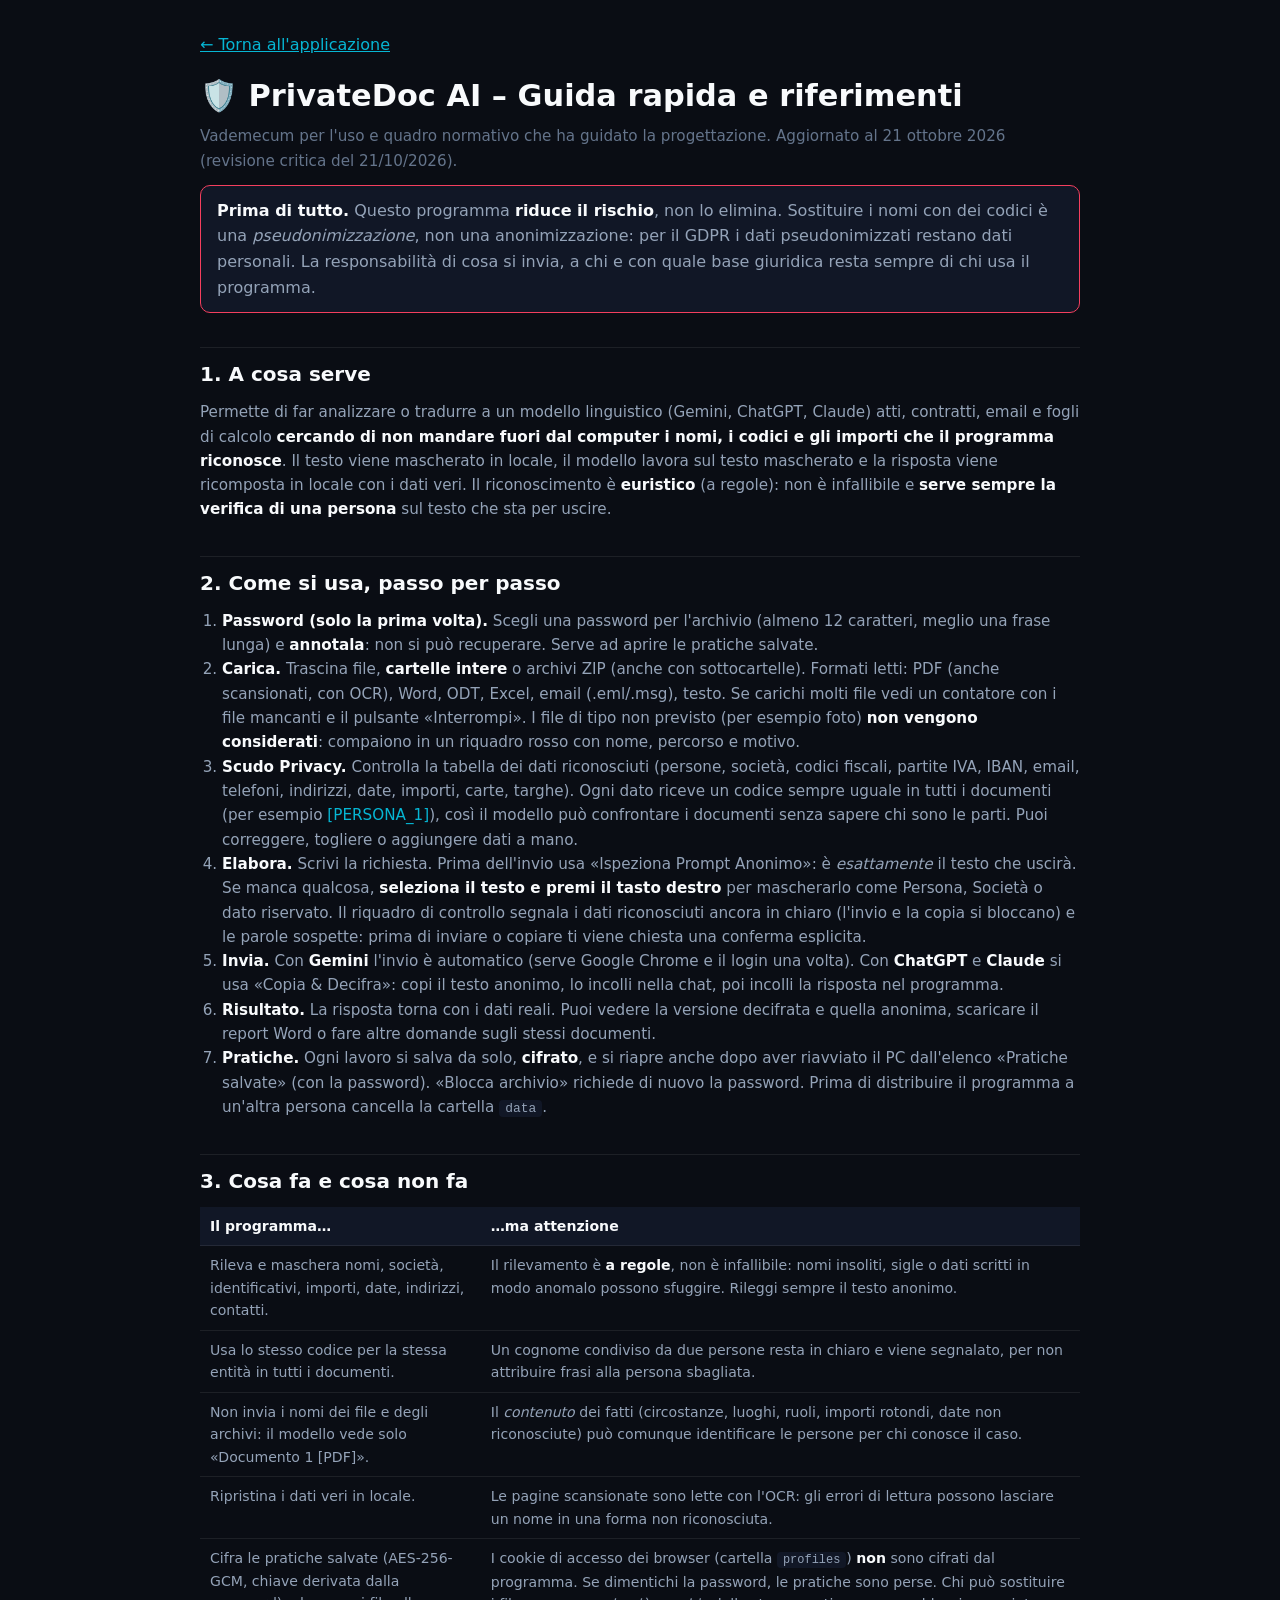
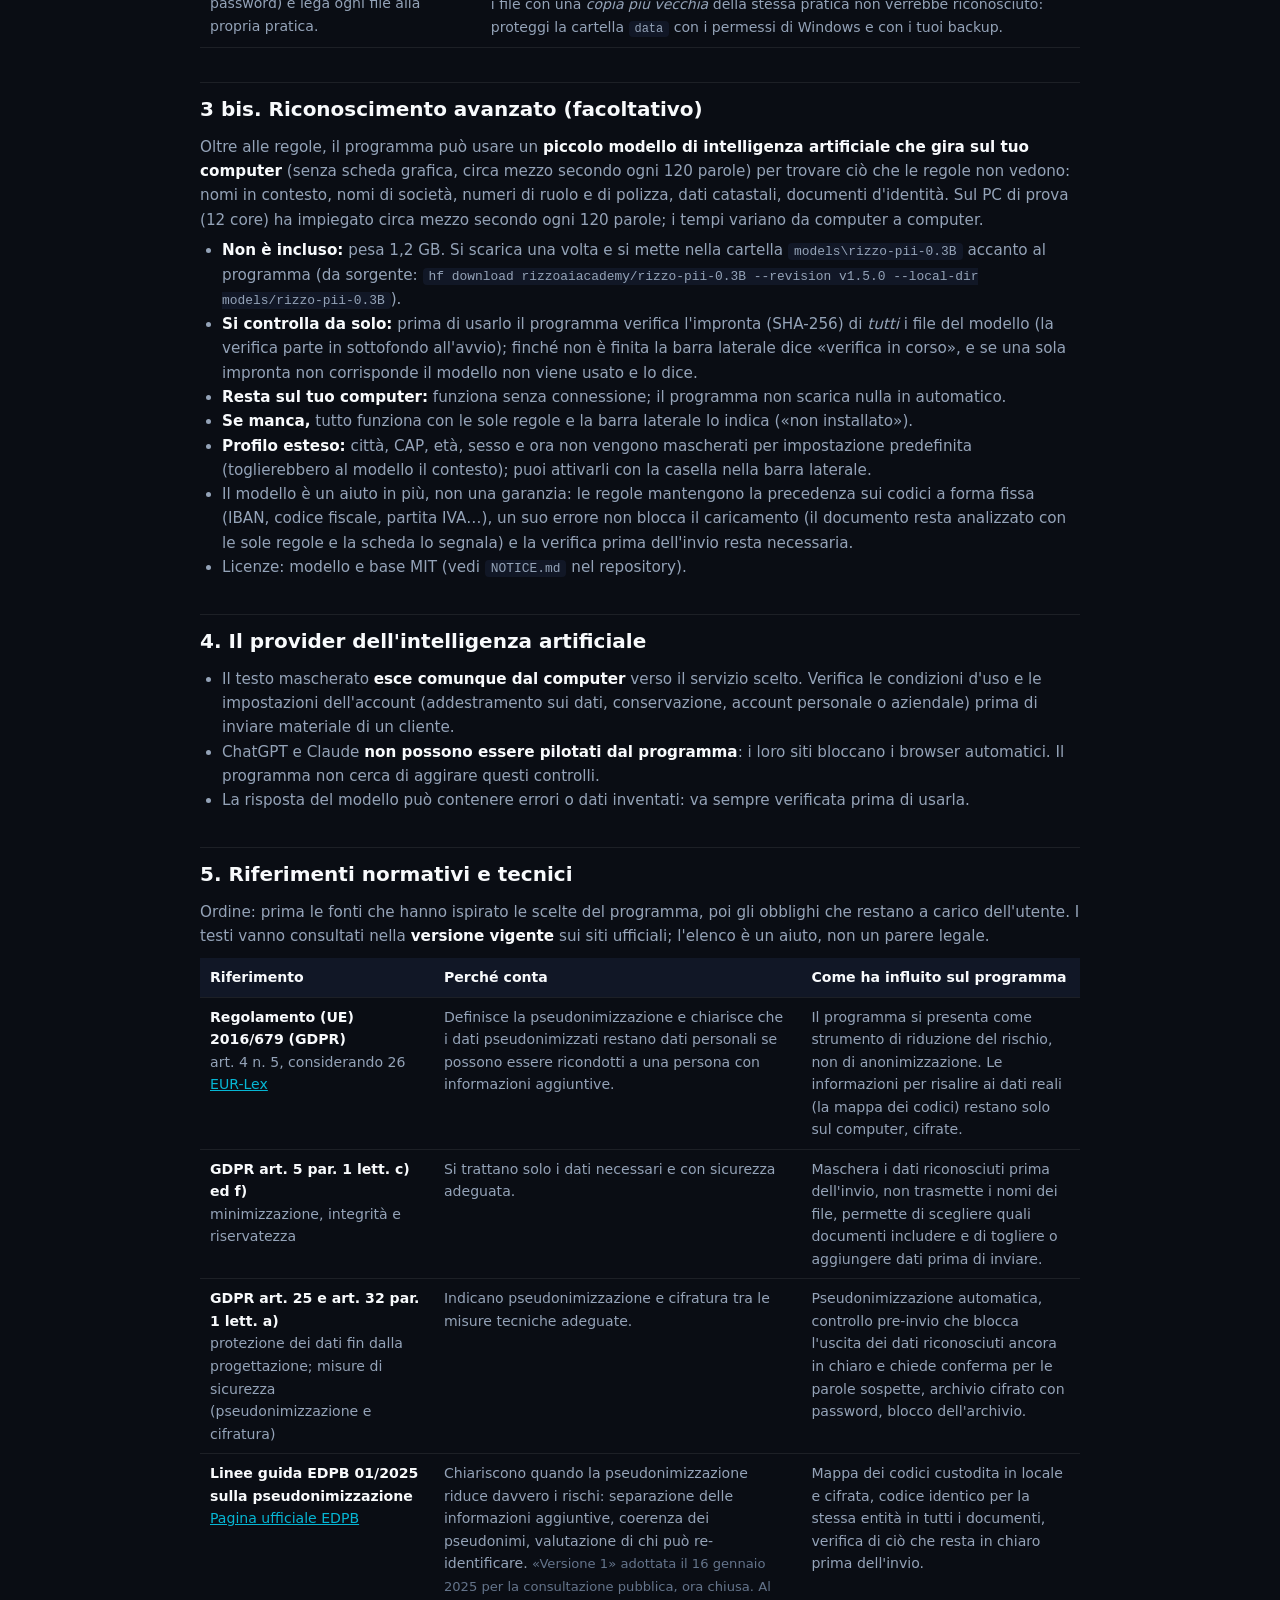
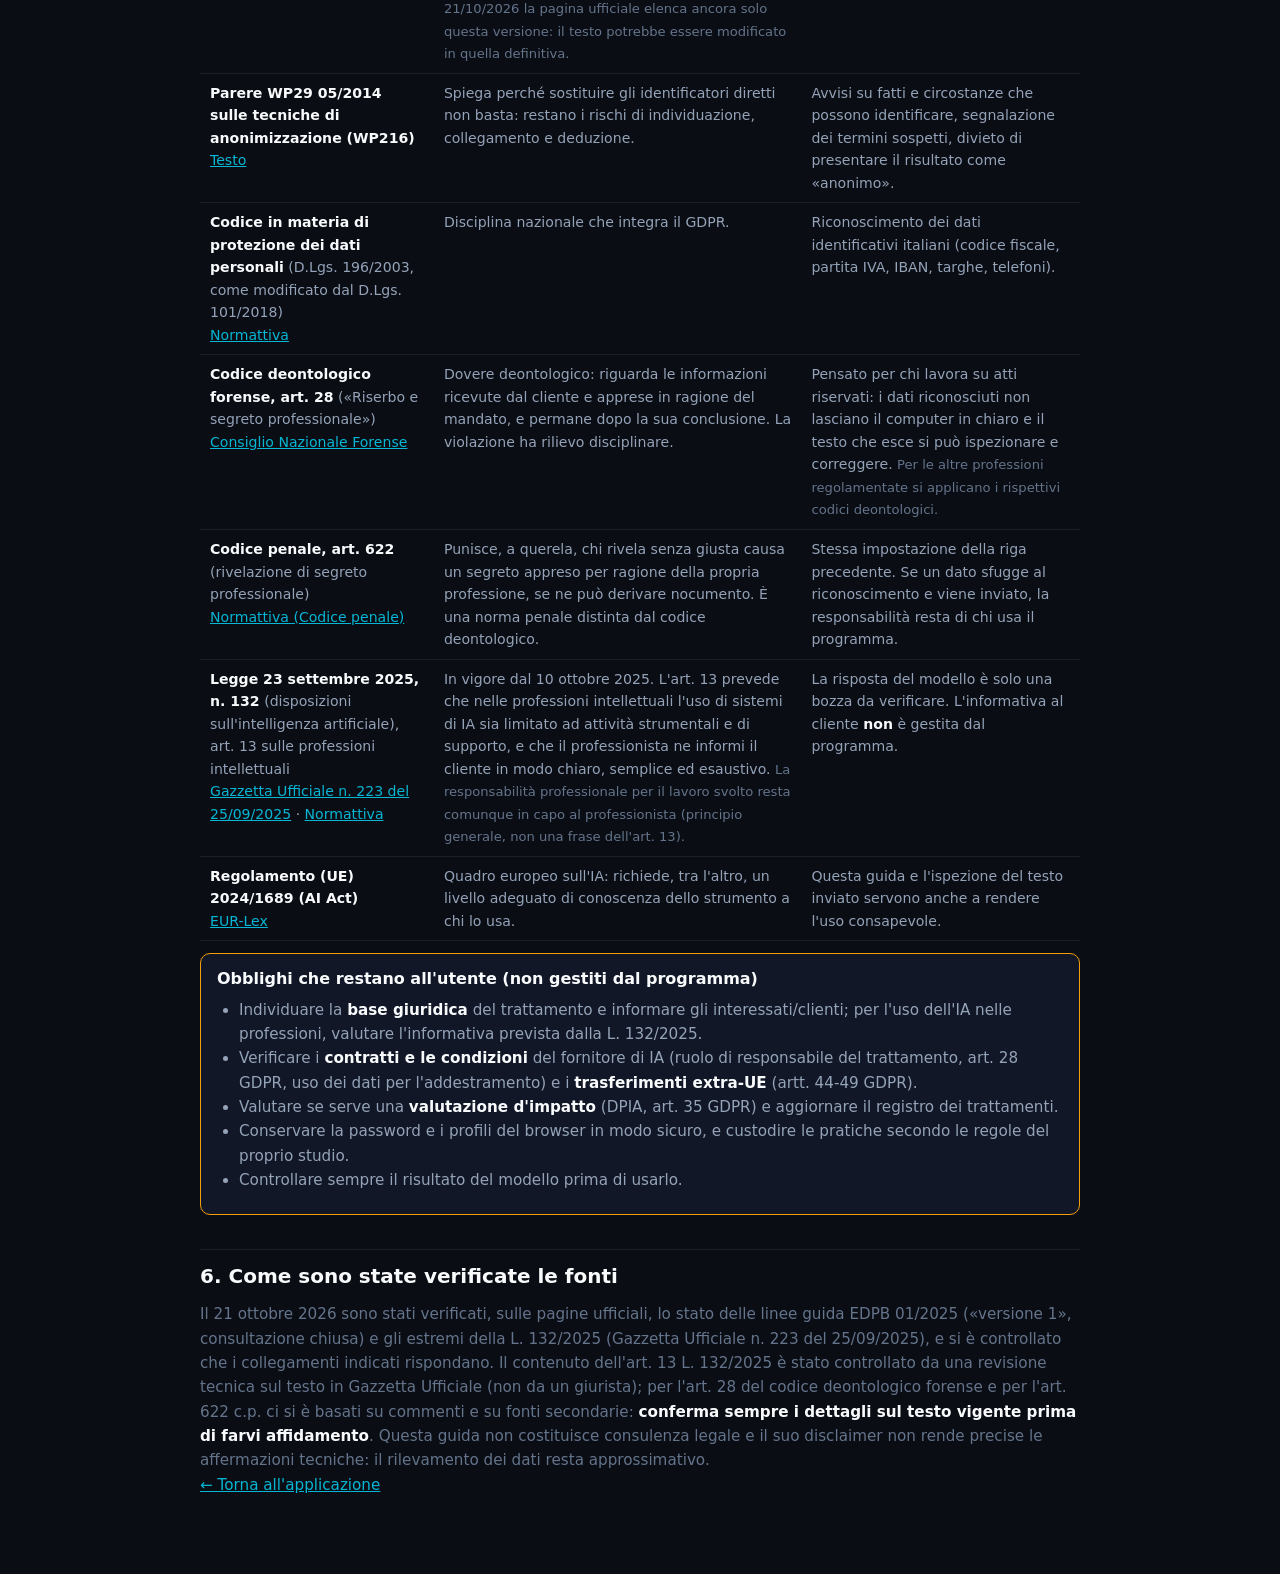
==== commit 3d7ada56: "Riconoscimento avanzato facoltativo (modello locale) e relativi controlli - backend/ner.py: modello " ====
--- a/static/guida.html
+++ b/static/guida.html
@@ -84,6 +84,23 @@
                 Chi può sostituire i file con una <em>copia più vecchia</em> della stessa pratica non verrebbe riconosciuto: proteggi la cartella <code>data</code> con i permessi di Windows e con i tuoi backup.</td></tr>
         </tbody>
     </table>
+
+    <h2 id="modello">3 bis. Riconoscimento avanzato (facoltativo)</h2>
+    <p>Oltre alle regole, il programma può usare un <strong>piccolo modello di intelligenza artificiale che gira sul tuo computer</strong> (senza scheda grafica, circa mezzo secondo ogni 120 parole)
+    per trovare ciò che le regole non vedono: nomi in contesto, nomi di società, numeri di ruolo e di polizza, dati catastali, documenti d'identità.
+    Sul PC di prova (12 core) ha impiegato circa mezzo secondo ogni 120 parole; i tempi variano da computer a computer.</p>
+    <ul>
+        <li><strong>Non è incluso:</strong> pesa 1,2 GB. Si scarica una volta e si mette nella cartella <code>models\rizzo-pii-0.3B</code> accanto al programma
+            (da sorgente: <code>hf download rizzoaiacademy/rizzo-pii-0.3B --revision v1.5.0 --local-dir models/rizzo-pii-0.3B</code>).</li>
+        <li><strong>Si controlla da solo:</strong> prima di usarlo il programma verifica l'impronta (SHA-256) di <em>tutti</em> i file del modello (la verifica parte in sottofondo all'avvio);
+            finché non è finita la barra laterale dice «verifica in corso», e se una sola impronta non corrisponde il modello non viene usato e lo dice.</li>
+        <li><strong>Resta sul tuo computer:</strong> funziona senza connessione; il programma non scarica nulla in automatico.</li>
+        <li><strong>Se manca,</strong> tutto funziona con le sole regole e la barra laterale lo indica («non installato»).</li>
+        <li><strong>Profilo esteso:</strong> città, CAP, età, sesso e ora non vengono mascherati per impostazione predefinita (toglierebbero al modello il contesto); puoi attivarli con la casella nella barra laterale.</li>
+        <li>Il modello è un aiuto in più, non una garanzia: le regole mantengono la precedenza sui codici a forma fissa (IBAN, codice fiscale, partita IVA…), un suo errore non blocca il caricamento (il documento resta analizzato con le sole regole e la scheda lo segnala)
+            e la verifica prima dell'invio resta necessaria.</li>
+        <li>Licenze: modello e base MIT (vedi <code>NOTICE.md</code> nel repository).</li>
+    </ul>
 
     <h2>4. Il provider dell'intelligenza artificiale</h2>
     <ul>
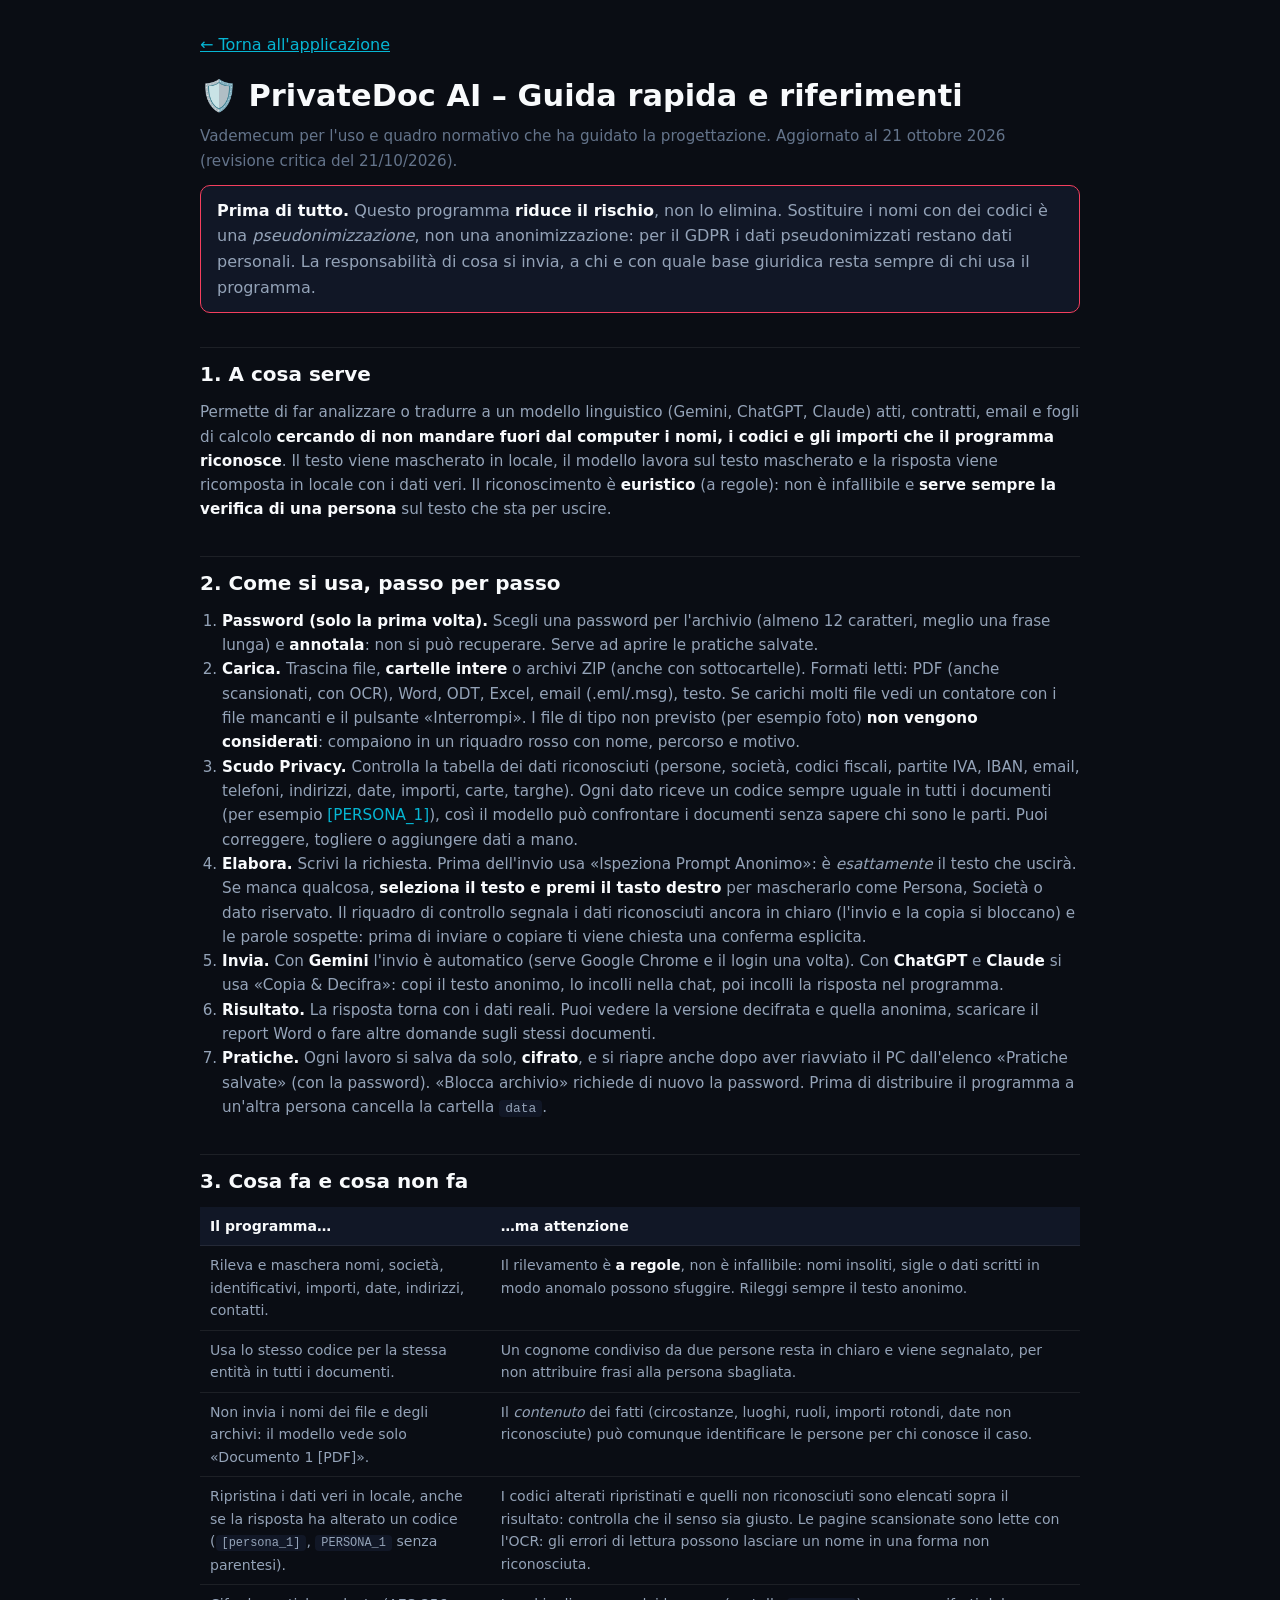
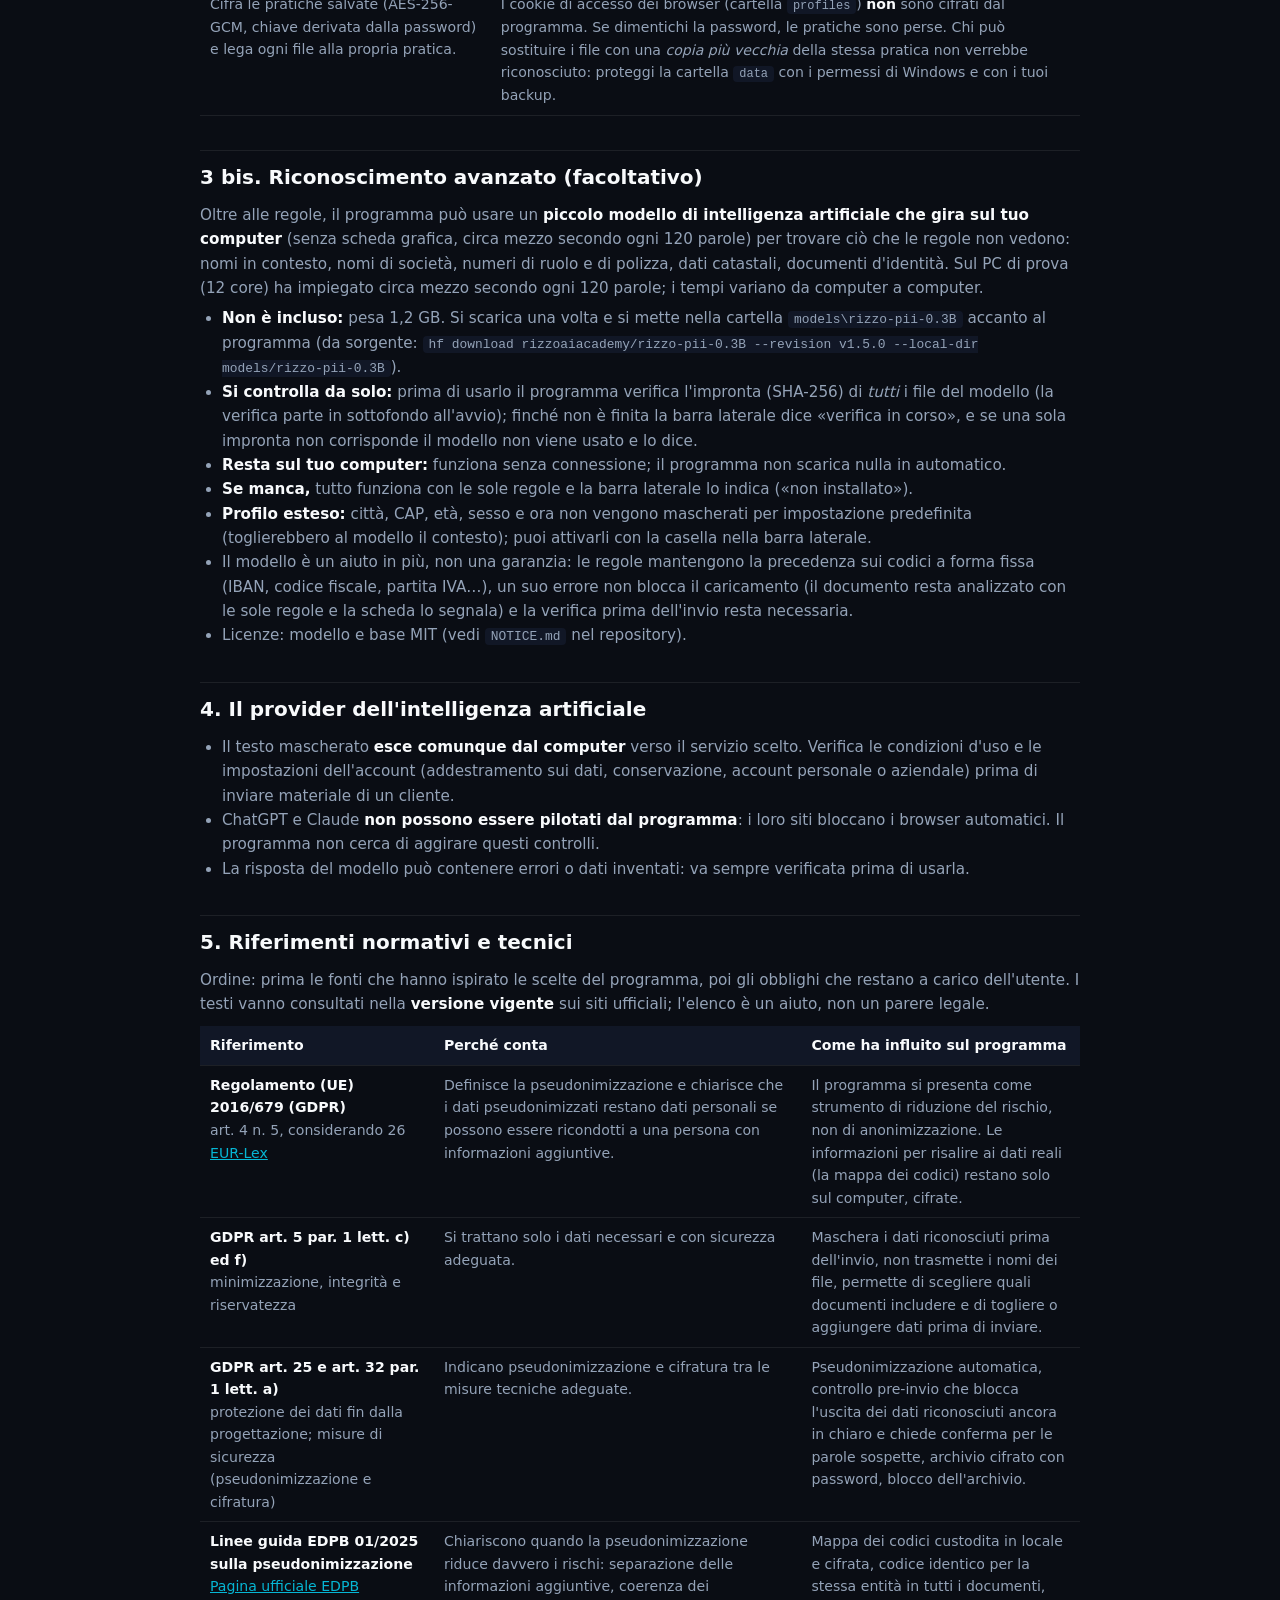
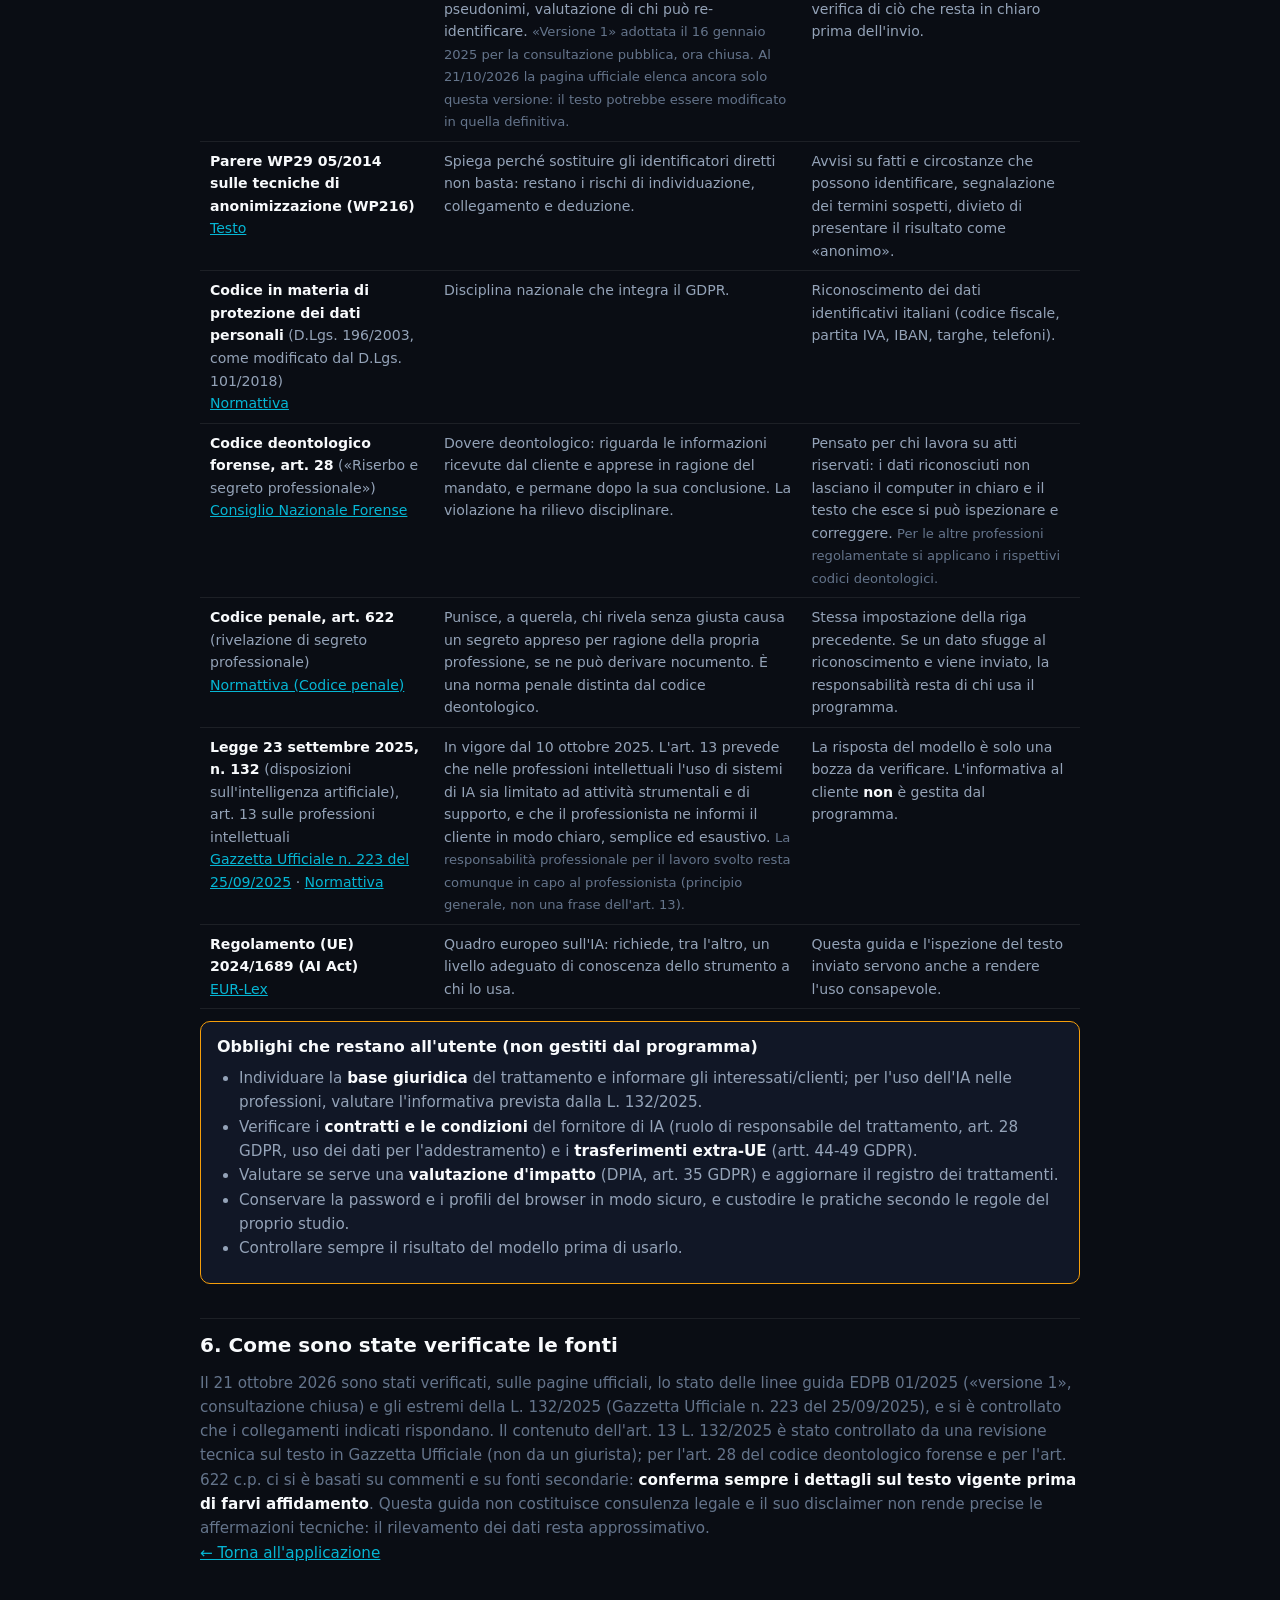
==== commit 256f7772: "Documentazione della Milestone 1 Co-Authored-By: Claude Sonnet 5.5 <noreply@anthropic.com>" ====
--- a/static/guida.html
+++ b/static/guida.html
@@ -77,8 +77,8 @@
             <td>Un cognome condiviso da due persone resta in chiaro e viene segnalato, per non attribuire frasi alla persona sbagliata.</td></tr>
         <tr><td>Non invia i nomi dei file e degli archivi: il modello vede solo «Documento 1 [PDF]».</td>
             <td>Il <em>contenuto</em> dei fatti (circostanze, luoghi, ruoli, importi rotondi, date non riconosciute) può comunque identificare le persone per chi conosce il caso.</td></tr>
-        <tr><td>Ripristina i dati veri in locale.</td>
-            <td>Le pagine scansionate sono lette con l'OCR: gli errori di lettura possono lasciare un nome in una forma non riconosciuta.</td></tr>
+        <tr><td>Ripristina i dati veri in locale, anche se la risposta ha alterato un codice (<code>[persona_1]</code>, <code>PERSONA_1</code> senza parentesi).</td>
+            <td>I codici alterati ripristinati e quelli non riconosciuti sono elencati sopra il risultato: controlla che il senso sia giusto. Le pagine scansionate sono lette con l'OCR: gli errori di lettura possono lasciare un nome in una forma non riconosciuta.</td></tr>
         <tr><td>Cifra le pratiche salvate (AES-256-GCM, chiave derivata dalla password) e lega ogni file alla propria pratica.</td>
             <td>I cookie di accesso dei browser (cartella <code>profiles</code>) <strong>non</strong> sono cifrati dal programma. Se dimentichi la password, le pratiche sono perse.
                 Chi può sostituire i file con una <em>copia più vecchia</em> della stessa pratica non verrebbe riconosciuto: proteggi la cartella <code>data</code> con i permessi di Windows e con i tuoi backup.</td></tr>
--- a/static/style.css
+++ b/static/style.css
@@ -1068,3 +1068,12 @@
     cursor: pointer;
 }
 .ctx-menu button:hover { background: var(--primary); }
+
+.restore-notice {
+  margin: 0 0 12px;
+  padding: 10px 14px;
+  border-radius: 8px;
+  border: 1px solid var(--accent-amber);
+  color: var(--accent-amber);
+  font-size: 0.9rem;
+}
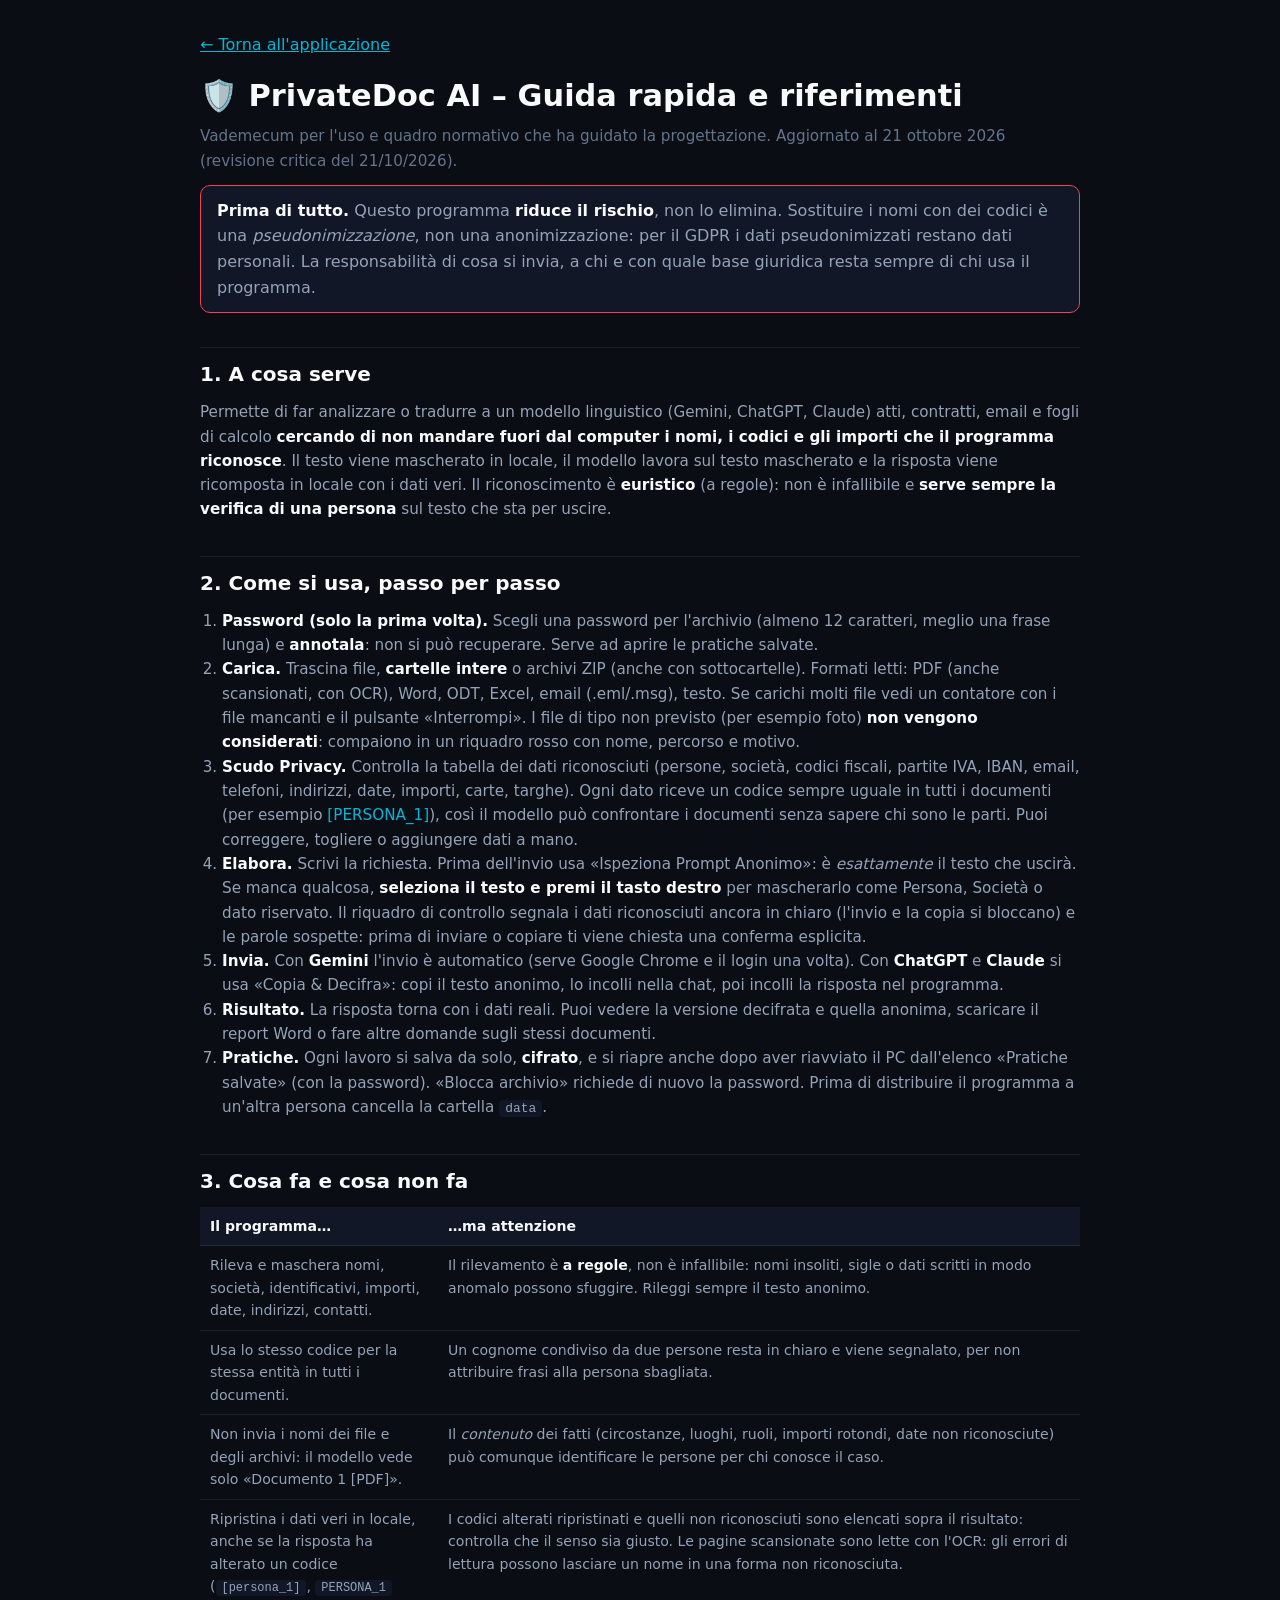
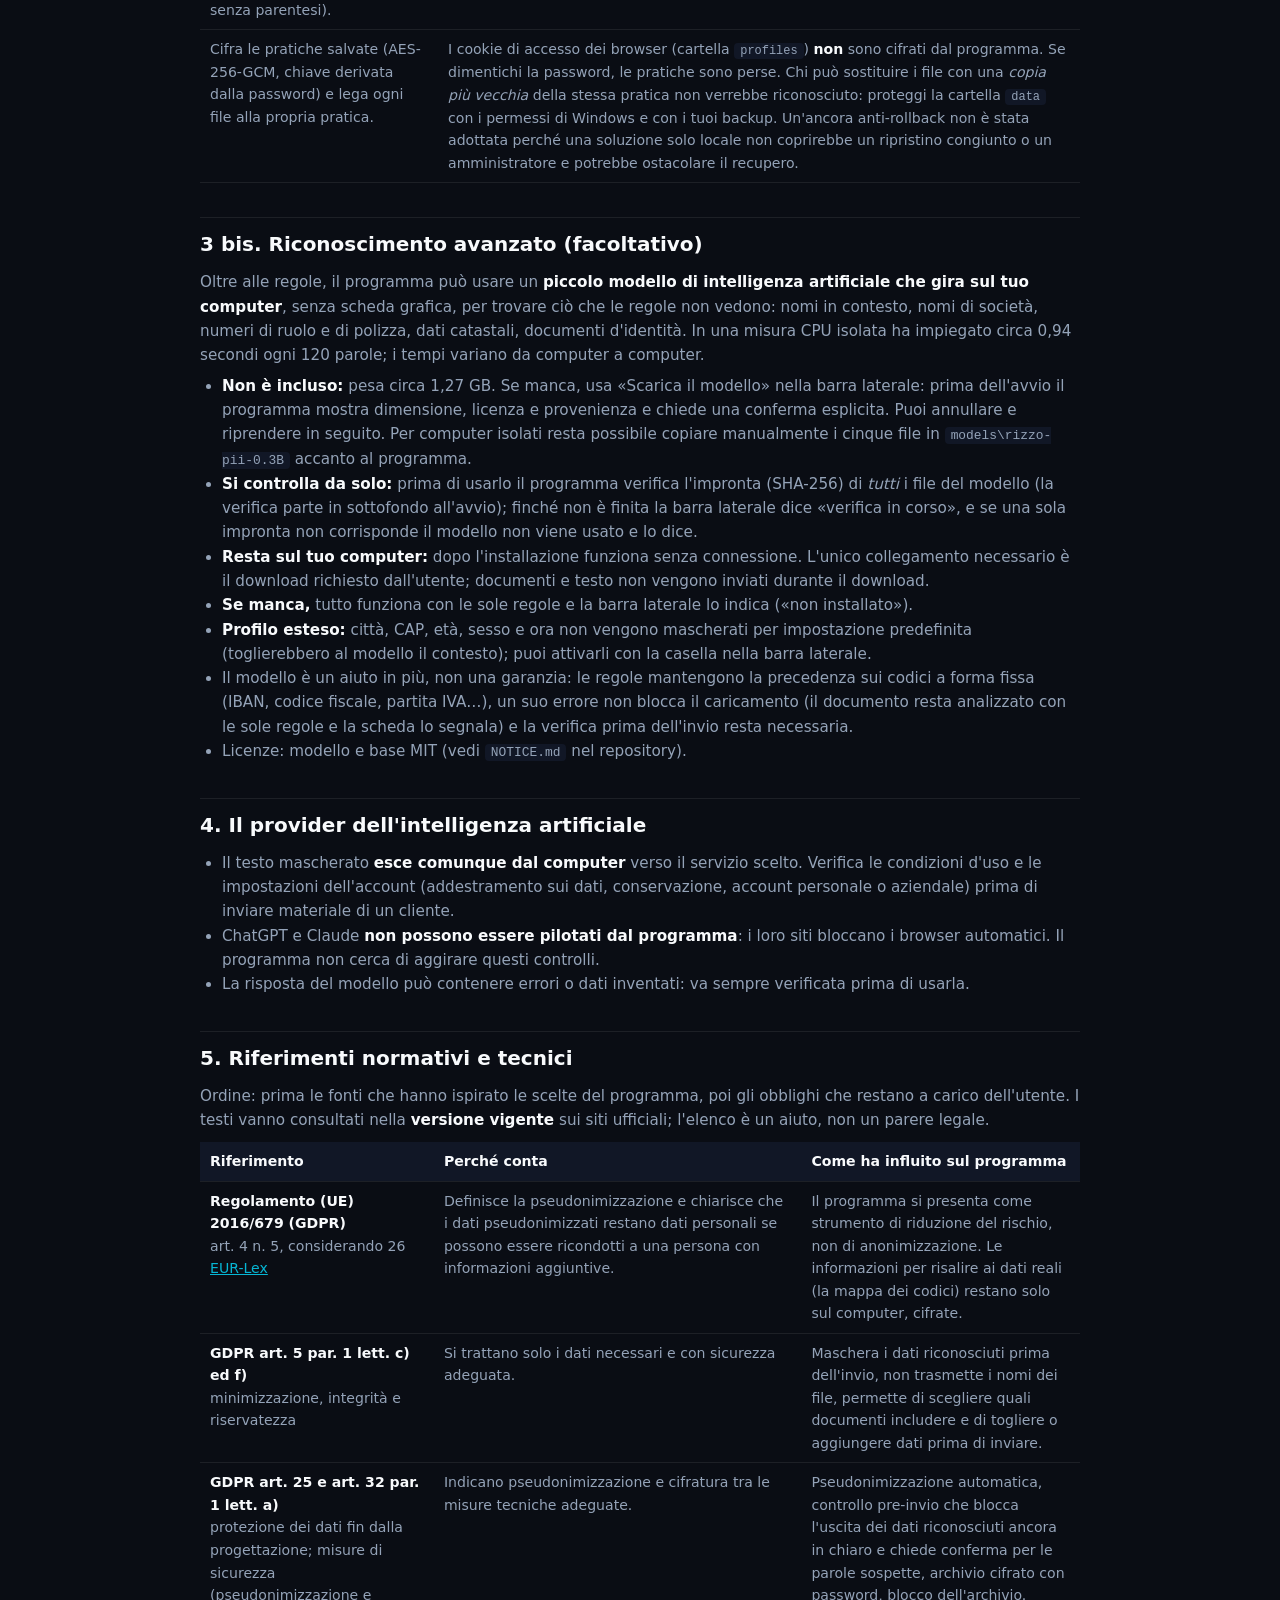
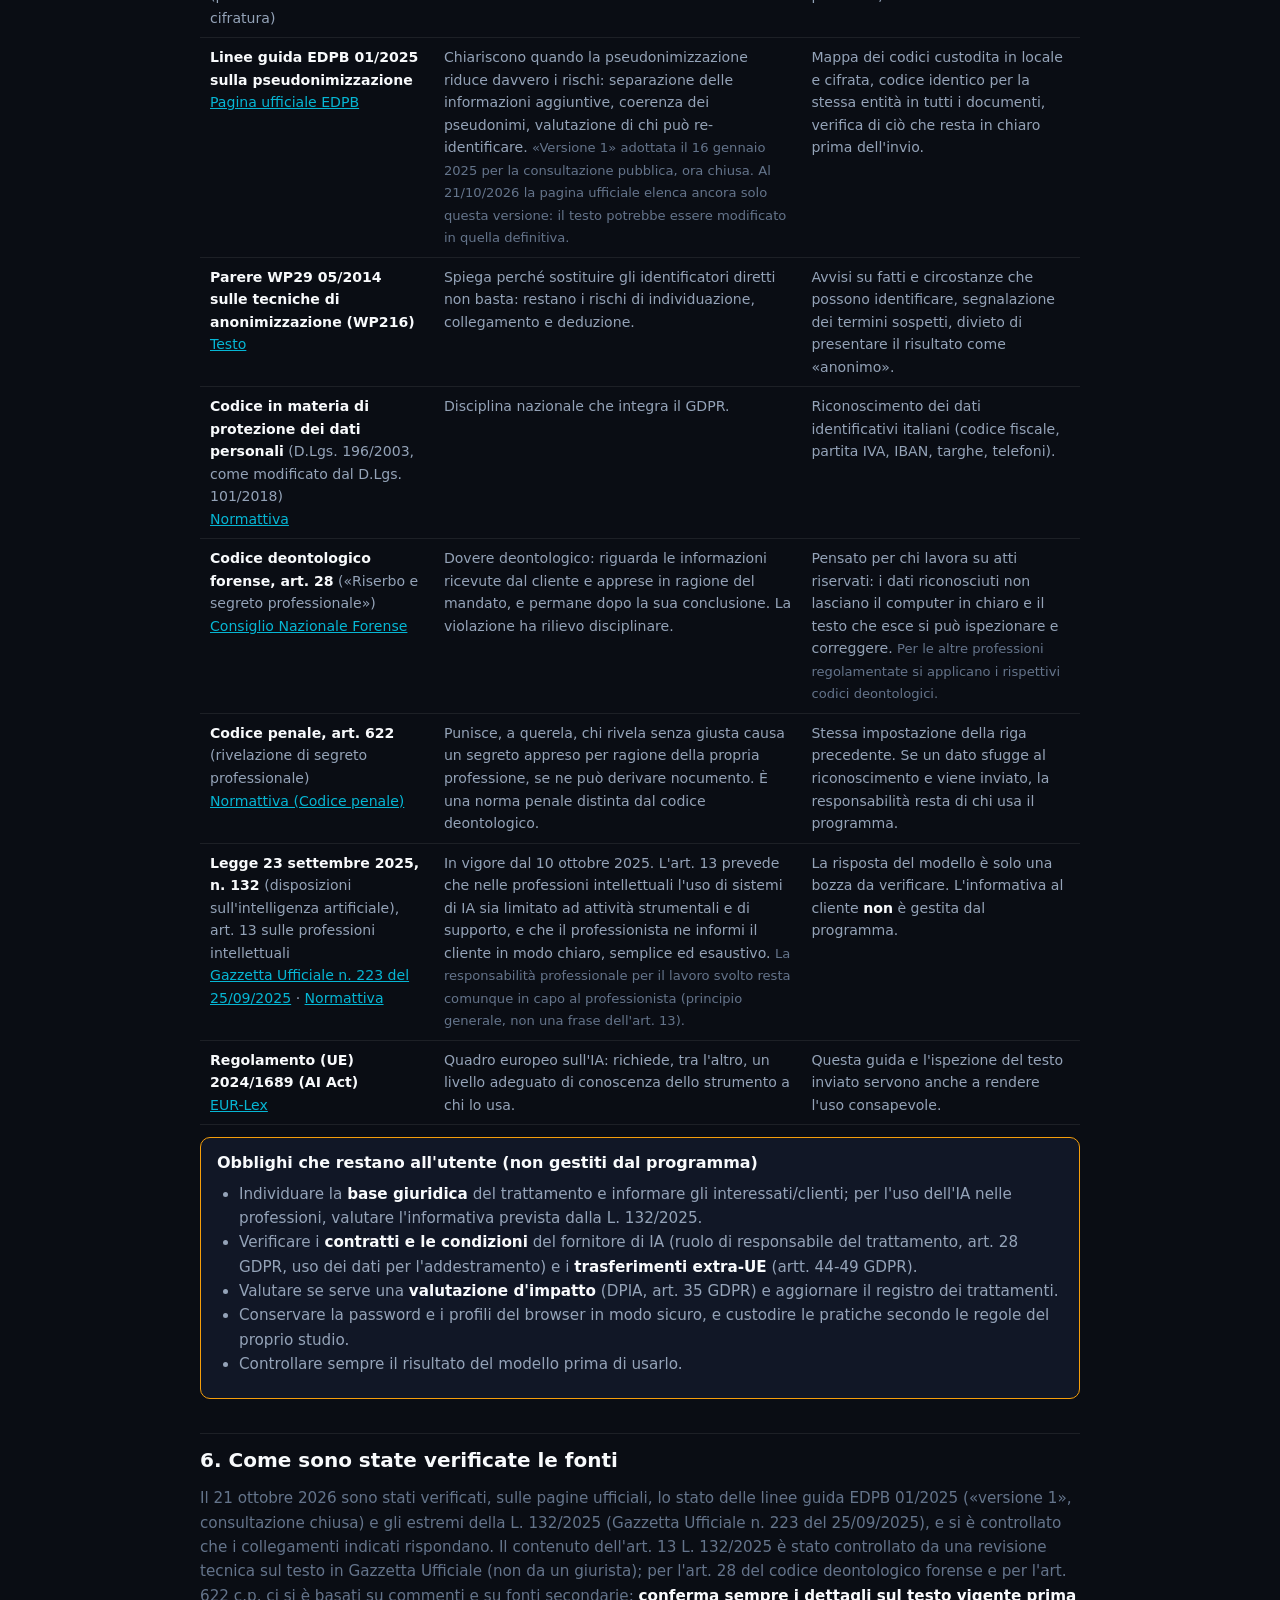
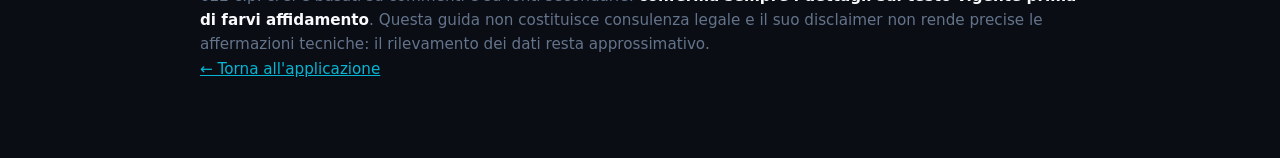
==== commit 6966315a: "Documentazione finale della Milestone 2 (Codex) Decisioni consolidate: INT8 non adottato, Aho-Corasi" ====
--- a/static/guida.html
+++ b/static/guida.html
@@ -81,20 +81,18 @@
             <td>I codici alterati ripristinati e quelli non riconosciuti sono elencati sopra il risultato: controlla che il senso sia giusto. Le pagine scansionate sono lette con l'OCR: gli errori di lettura possono lasciare un nome in una forma non riconosciuta.</td></tr>
         <tr><td>Cifra le pratiche salvate (AES-256-GCM, chiave derivata dalla password) e lega ogni file alla propria pratica.</td>
             <td>I cookie di accesso dei browser (cartella <code>profiles</code>) <strong>non</strong> sono cifrati dal programma. Se dimentichi la password, le pratiche sono perse.
-                Chi può sostituire i file con una <em>copia più vecchia</em> della stessa pratica non verrebbe riconosciuto: proteggi la cartella <code>data</code> con i permessi di Windows e con i tuoi backup.</td></tr>
+                Chi può sostituire i file con una <em>copia più vecchia</em> della stessa pratica non verrebbe riconosciuto: proteggi la cartella <code>data</code> con i permessi di Windows e con i tuoi backup. Un'ancora anti-rollback non è stata adottata perché una soluzione solo locale non coprirebbe un ripristino congiunto o un amministratore e potrebbe ostacolare il recupero.</td></tr>
         </tbody>
     </table>
 
     <h2 id="modello">3 bis. Riconoscimento avanzato (facoltativo)</h2>
-    <p>Oltre alle regole, il programma può usare un <strong>piccolo modello di intelligenza artificiale che gira sul tuo computer</strong> (senza scheda grafica, circa mezzo secondo ogni 120 parole)
-    per trovare ciò che le regole non vedono: nomi in contesto, nomi di società, numeri di ruolo e di polizza, dati catastali, documenti d'identità.
-    Sul PC di prova (12 core) ha impiegato circa mezzo secondo ogni 120 parole; i tempi variano da computer a computer.</p>
+    <p>Oltre alle regole, il programma può usare un <strong>piccolo modello di intelligenza artificiale che gira sul tuo computer</strong>, senza scheda grafica,
+    per trovare ciò che le regole non vedono: nomi in contesto, nomi di società, numeri di ruolo e di polizza, dati catastali, documenti d'identità. In una misura CPU isolata ha impiegato circa 0,94 secondi ogni 120 parole; i tempi variano da computer a computer.</p>
     <ul>
-        <li><strong>Non è incluso:</strong> pesa 1,2 GB. Si scarica una volta e si mette nella cartella <code>models\rizzo-pii-0.3B</code> accanto al programma
-            (da sorgente: <code>hf download rizzoaiacademy/rizzo-pii-0.3B --revision v1.5.0 --local-dir models/rizzo-pii-0.3B</code>).</li>
+        <li><strong>Non è incluso:</strong> pesa circa 1,27 GB. Se manca, usa «Scarica il modello» nella barra laterale: prima dell'avvio il programma mostra dimensione, licenza e provenienza e chiede una conferma esplicita. Puoi annullare e riprendere in seguito. Per computer isolati resta possibile copiare manualmente i cinque file in <code>models\rizzo-pii-0.3B</code> accanto al programma.</li>
         <li><strong>Si controlla da solo:</strong> prima di usarlo il programma verifica l'impronta (SHA-256) di <em>tutti</em> i file del modello (la verifica parte in sottofondo all'avvio);
             finché non è finita la barra laterale dice «verifica in corso», e se una sola impronta non corrisponde il modello non viene usato e lo dice.</li>
-        <li><strong>Resta sul tuo computer:</strong> funziona senza connessione; il programma non scarica nulla in automatico.</li>
+        <li><strong>Resta sul tuo computer:</strong> dopo l'installazione funziona senza connessione. L'unico collegamento necessario è il download richiesto dall'utente; documenti e testo non vengono inviati durante il download.</li>
         <li><strong>Se manca,</strong> tutto funziona con le sole regole e la barra laterale lo indica («non installato»).</li>
         <li><strong>Profilo esteso:</strong> città, CAP, età, sesso e ora non vengono mascherati per impostazione predefinita (toglierebbero al modello il contesto); puoi attivarli con la casella nella barra laterale.</li>
         <li>Il modello è un aiuto in più, non una garanzia: le regole mantengono la precedenza sui codici a forma fissa (IBAN, codice fiscale, partita IVA…), un suo errore non blocca il caricamento (il documento resta analizzato con le sole regole e la scheda lo segnala)
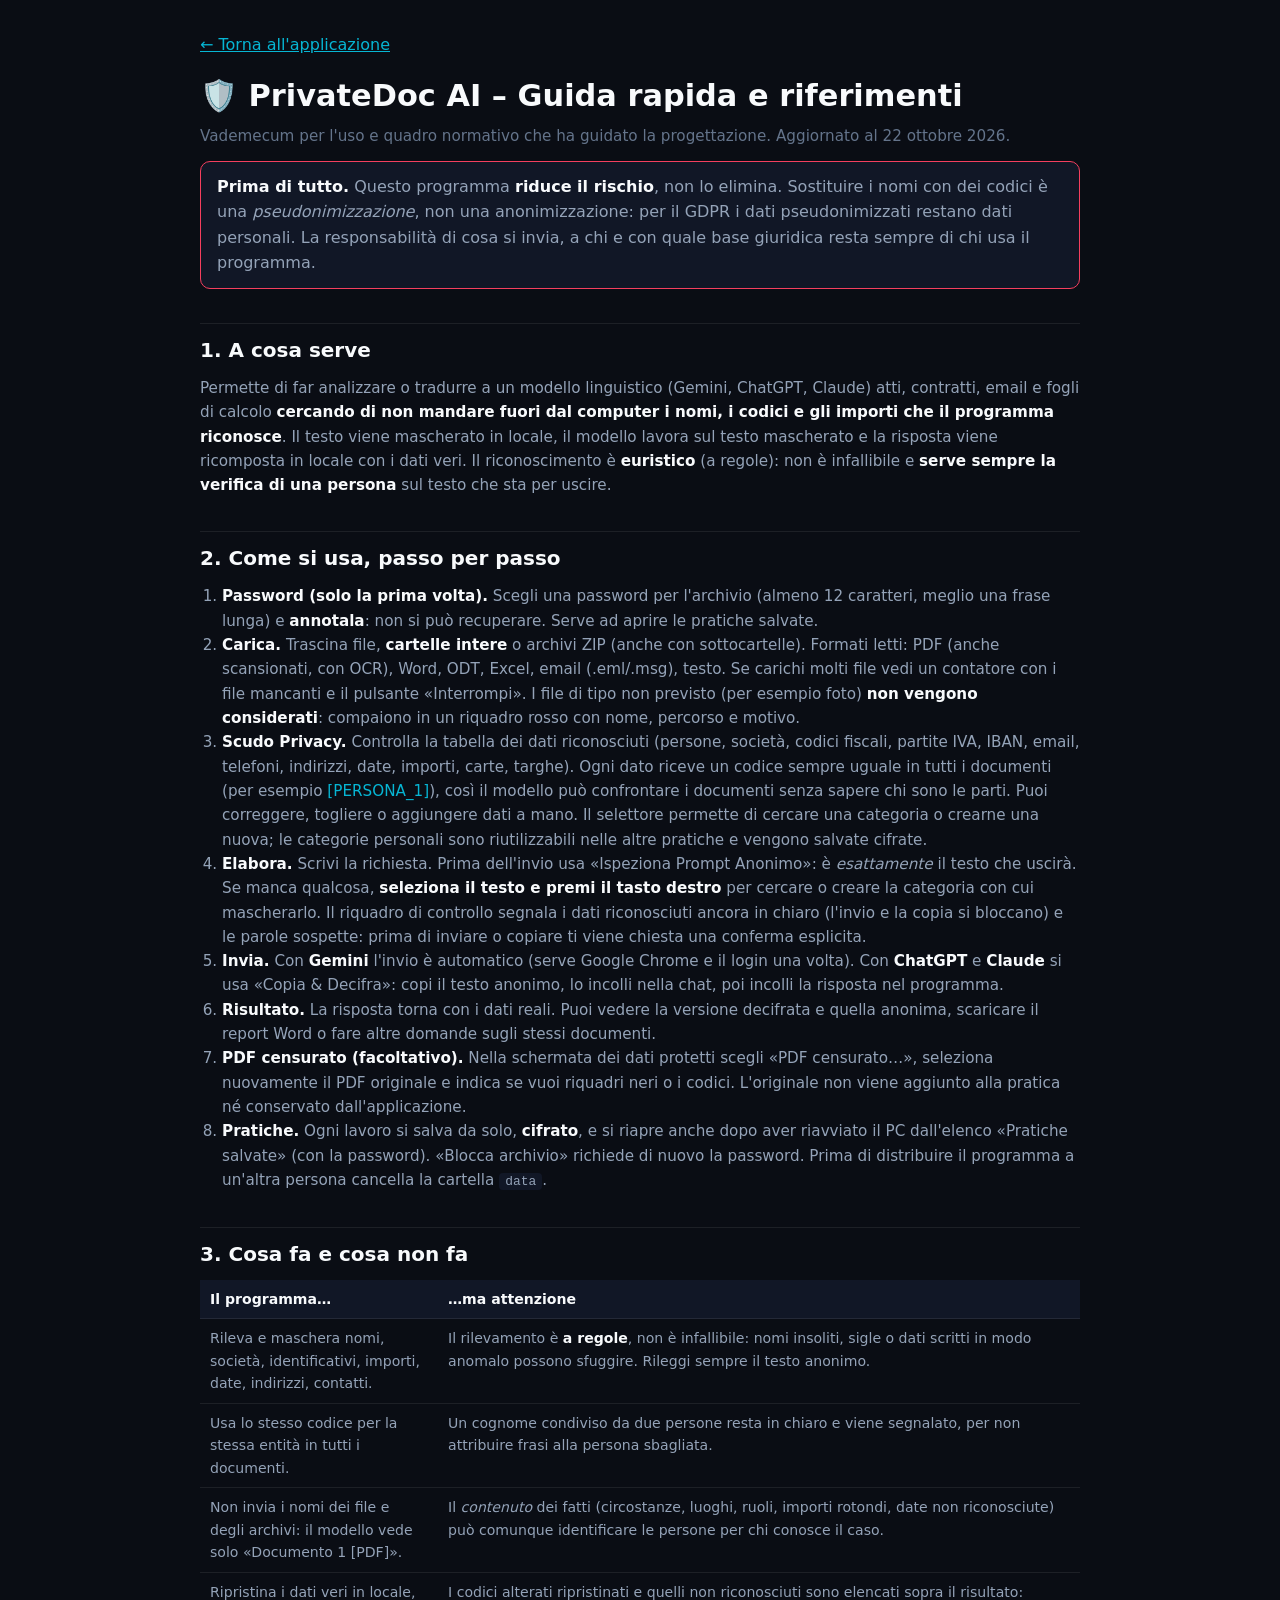
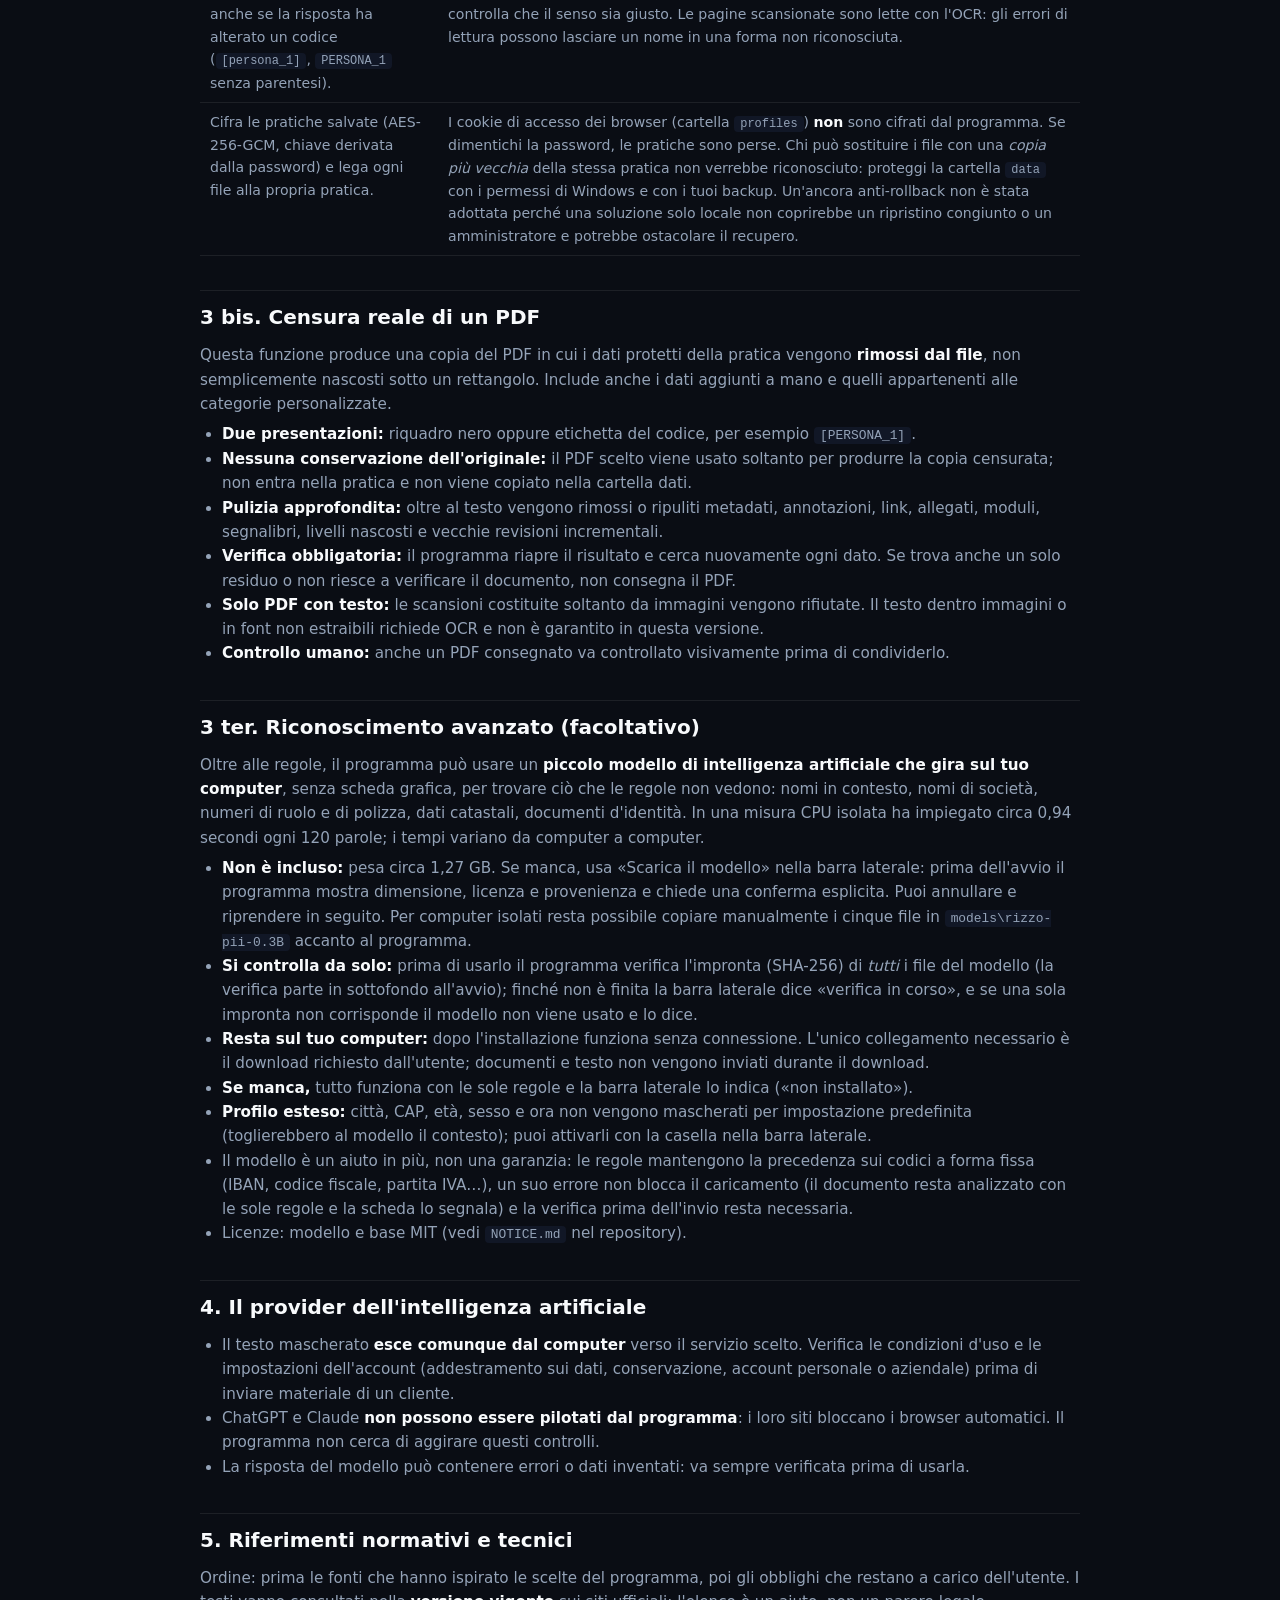
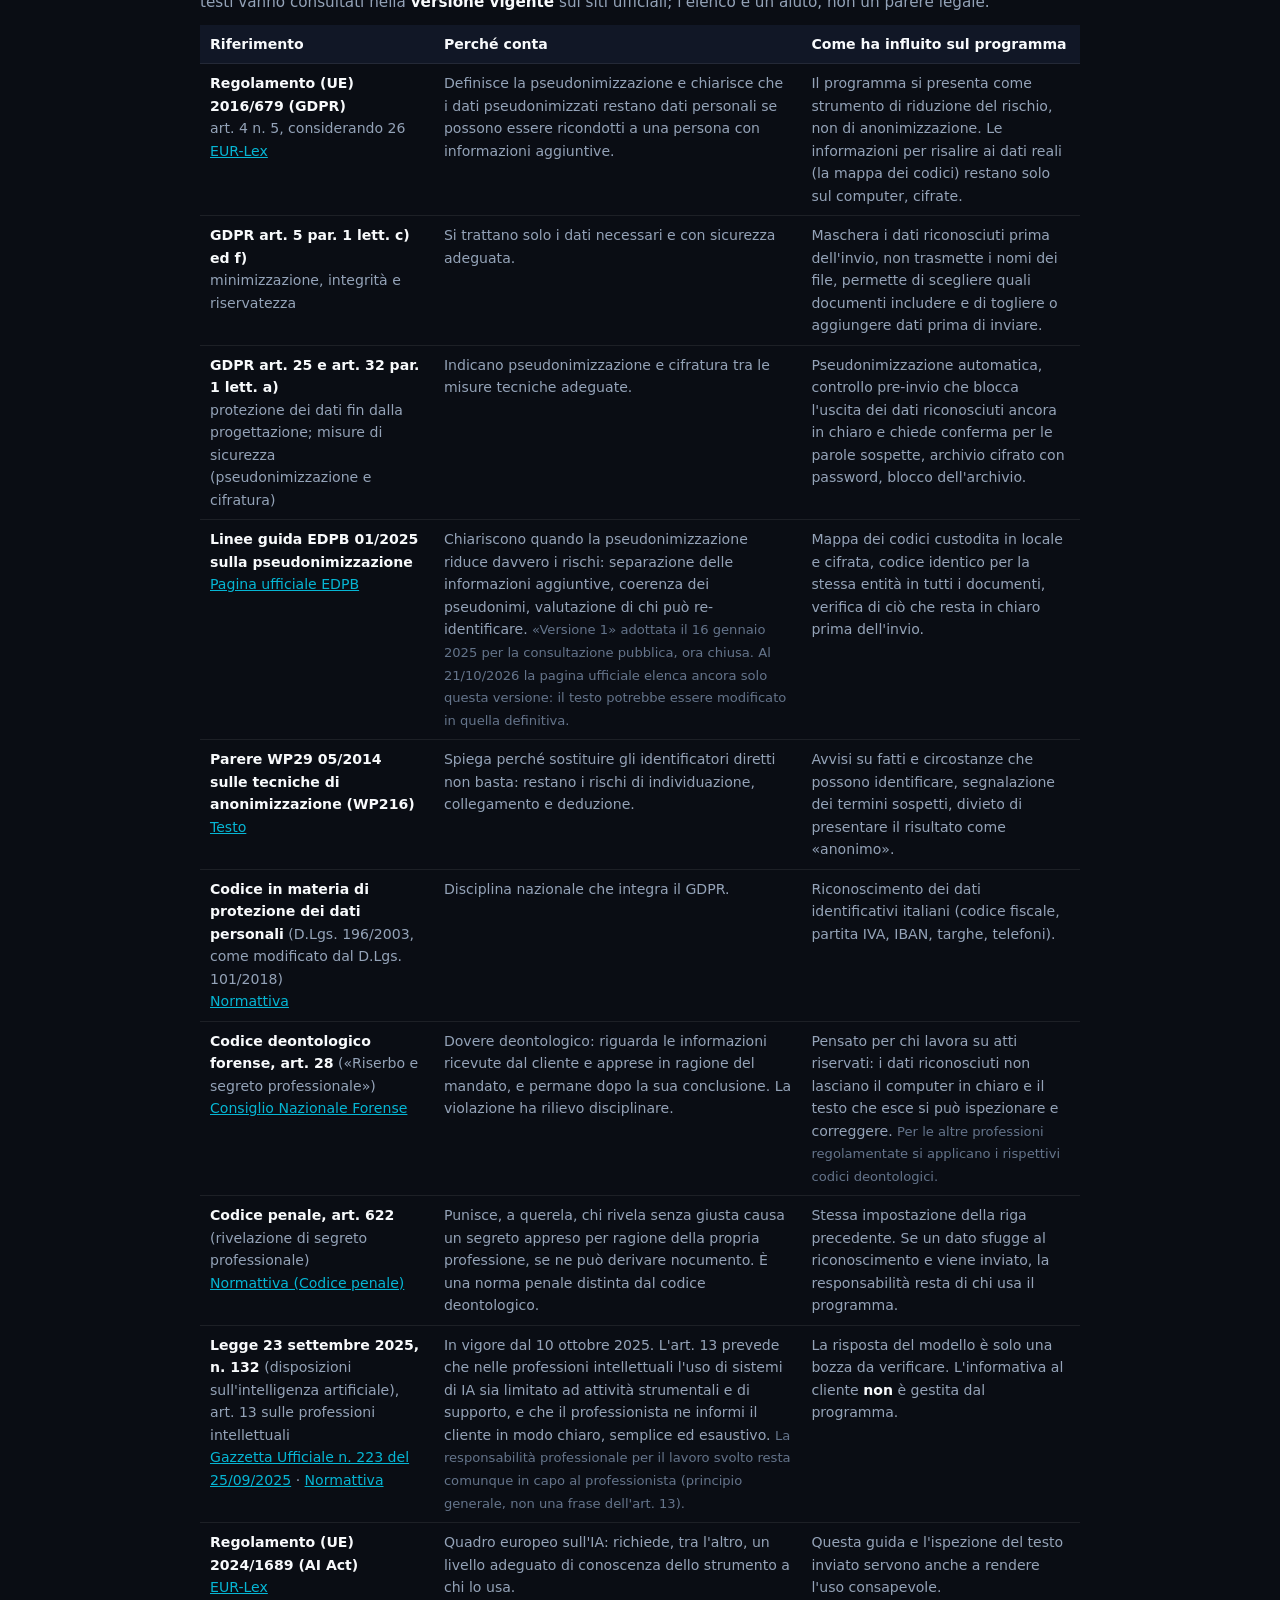
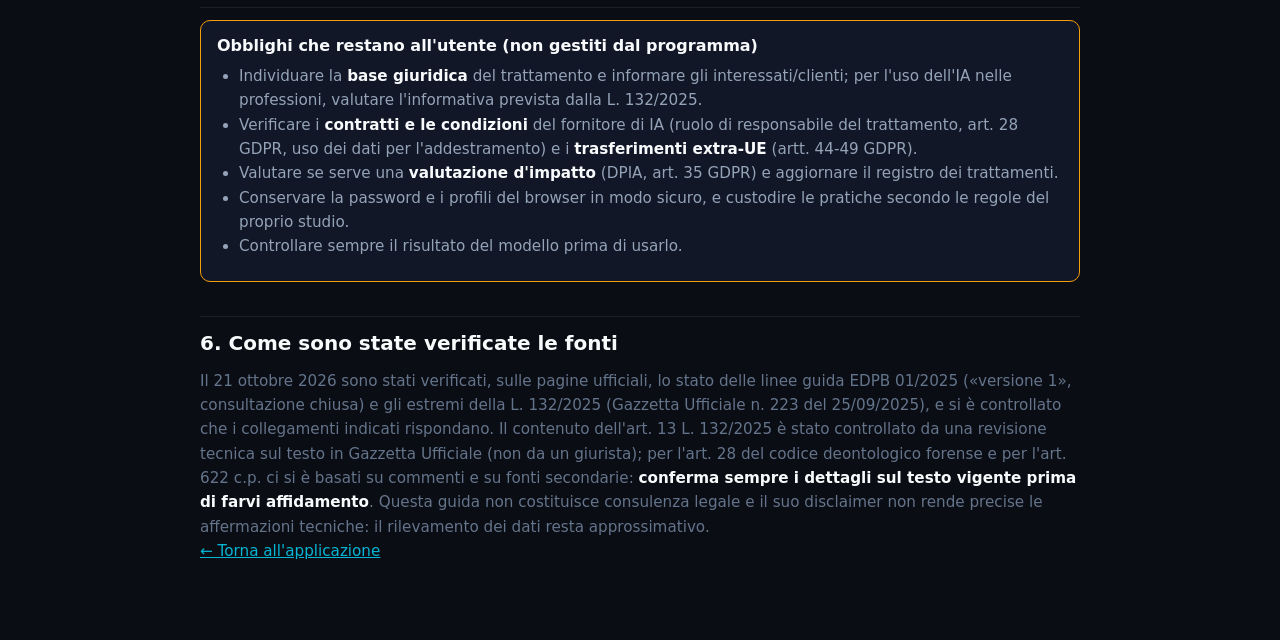
==== commit 1bc6ac94: "Documenta censura PDF e categorie personalizzate" ====
--- a/static/guida.html
+++ b/static/guida.html
@@ -33,7 +33,7 @@
 <main class="guide">
     <a class="back" href="/">← Torna all'applicazione</a>
     <h1>🛡️ PrivateDoc AI – Guida rapida e riferimenti</h1>
-    <p class="small">Vademecum per l'uso e quadro normativo che ha guidato la progettazione. Aggiornato al 21 ottobre 2026 (revisione critica del 21/10/2026).</p>
+    <p class="small">Vademecum per l'uso e quadro normativo che ha guidato la progettazione. Aggiornato al 22 ottobre 2026.</p>
 
     <div class="box stop">
         <strong>Prima di tutto.</strong> Questo programma <strong>riduce il rischio</strong>, non lo elimina. Sostituire i nomi con dei codici
@@ -56,13 +56,14 @@
             I file di tipo non previsto (per esempio foto) <strong>non vengono considerati</strong>: compaiono in un riquadro rosso con nome, percorso e motivo.</li>
         <li><strong>Scudo Privacy.</strong> Controlla la tabella dei dati riconosciuti (persone, società, codici fiscali, partite IVA, IBAN, email, telefoni, indirizzi, date, importi, carte, targhe).
             Ogni dato riceve un codice sempre uguale in tutti i documenti (per esempio <span class="token">[PERSONA_1]</span>), così il modello può confrontare i documenti senza sapere chi sono le parti.
-            Puoi correggere, togliere o aggiungere dati a mano.</li>
+            Puoi correggere, togliere o aggiungere dati a mano. Il selettore permette di cercare una categoria o crearne una nuova; le categorie personali sono riutilizzabili nelle altre pratiche e vengono salvate cifrate.</li>
         <li><strong>Elabora.</strong> Scrivi la richiesta. Prima dell'invio usa «Ispeziona Prompt Anonimo»: è <em>esattamente</em> il testo che uscirà.
-            Se manca qualcosa, <strong>seleziona il testo e premi il tasto destro</strong> per mascherarlo come Persona, Società o dato riservato.
+            Se manca qualcosa, <strong>seleziona il testo e premi il tasto destro</strong> per cercare o creare la categoria con cui mascherarlo.
             Il riquadro di controllo segnala i dati riconosciuti ancora in chiaro (l'invio e la copia si bloccano) e le parole sospette: prima di inviare o copiare ti viene chiesta una conferma esplicita.</li>
         <li><strong>Invia.</strong> Con <strong>Gemini</strong> l'invio è automatico (serve Google Chrome e il login una volta). Con <strong>ChatGPT</strong> e <strong>Claude</strong> si usa
             «Copia &amp; Decifra»: copi il testo anonimo, lo incolli nella chat, poi incolli la risposta nel programma.</li>
         <li><strong>Risultato.</strong> La risposta torna con i dati reali. Puoi vedere la versione decifrata e quella anonima, scaricare il report Word o fare altre domande sugli stessi documenti.</li>
+        <li><strong>PDF censurato (facoltativo).</strong> Nella schermata dei dati protetti scegli «PDF censurato…», seleziona nuovamente il PDF originale e indica se vuoi riquadri neri o i codici. L'originale non viene aggiunto alla pratica né conservato dall'applicazione.</li>
         <li><strong>Pratiche.</strong> Ogni lavoro si salva da solo, <strong>cifrato</strong>, e si riapre anche dopo aver riavviato il PC dall'elenco «Pratiche salvate» (con la password).
             «Blocca archivio» richiede di nuovo la password. Prima di distribuire il programma a un'altra persona cancella la cartella <code>data</code>.</li>
     </ol>
@@ -85,7 +86,18 @@
         </tbody>
     </table>
 
-    <h2 id="modello">3 bis. Riconoscimento avanzato (facoltativo)</h2>
+    <h2 id="pdf-censurato">3 bis. Censura reale di un PDF</h2>
+    <p>Questa funzione produce una copia del PDF in cui i dati protetti della pratica vengono <strong>rimossi dal file</strong>, non semplicemente nascosti sotto un rettangolo. Include anche i dati aggiunti a mano e quelli appartenenti alle categorie personalizzate.</p>
+    <ul>
+        <li><strong>Due presentazioni:</strong> riquadro nero oppure etichetta del codice, per esempio <code>[PERSONA_1]</code>.</li>
+        <li><strong>Nessuna conservazione dell'originale:</strong> il PDF scelto viene usato soltanto per produrre la copia censurata; non entra nella pratica e non viene copiato nella cartella dati.</li>
+        <li><strong>Pulizia approfondita:</strong> oltre al testo vengono rimossi o ripuliti metadati, annotazioni, link, allegati, moduli, segnalibri, livelli nascosti e vecchie revisioni incrementali.</li>
+        <li><strong>Verifica obbligatoria:</strong> il programma riapre il risultato e cerca nuovamente ogni dato. Se trova anche un solo residuo o non riesce a verificare il documento, non consegna il PDF.</li>
+        <li><strong>Solo PDF con testo:</strong> le scansioni costituite soltanto da immagini vengono rifiutate. Il testo dentro immagini o in font non estraibili richiede OCR e non è garantito in questa versione.</li>
+        <li><strong>Controllo umano:</strong> anche un PDF consegnato va controllato visivamente prima di condividerlo.</li>
+    </ul>
+
+    <h2 id="modello">3 ter. Riconoscimento avanzato (facoltativo)</h2>
     <p>Oltre alle regole, il programma può usare un <strong>piccolo modello di intelligenza artificiale che gira sul tuo computer</strong>, senza scheda grafica,
     per trovare ciò che le regole non vedono: nomi in contesto, nomi di società, numeri di ruolo e di polizza, dati catastali, documenti d'identità. In una misura CPU isolata ha impiegato circa 0,94 secondi ogni 120 parole; i tempi variano da computer a computer.</p>
     <ul>
--- a/static/style.css
+++ b/static/style.css
@@ -1077,3 +1077,18 @@
   color: var(--accent-amber);
   font-size: 0.9rem;
 }
+
+.cat-search {
+    width: 100%;
+    box-sizing: border-box;
+    margin: 0 0 6px;
+    padding: 7px 9px;
+    border-radius: 6px;
+    border: 1px solid var(--border-active);
+    background: var(--bg-surface);
+    color: var(--text-primary);
+    font: inherit;
+}
+.cat-list { max-height: 220px; overflow-y: auto; }
+.ctx-menu .cat-row.active, .ctx-menu .cat-row:hover { background: var(--primary); }
+.cat-popover { z-index: 3000; min-width: 250px; }
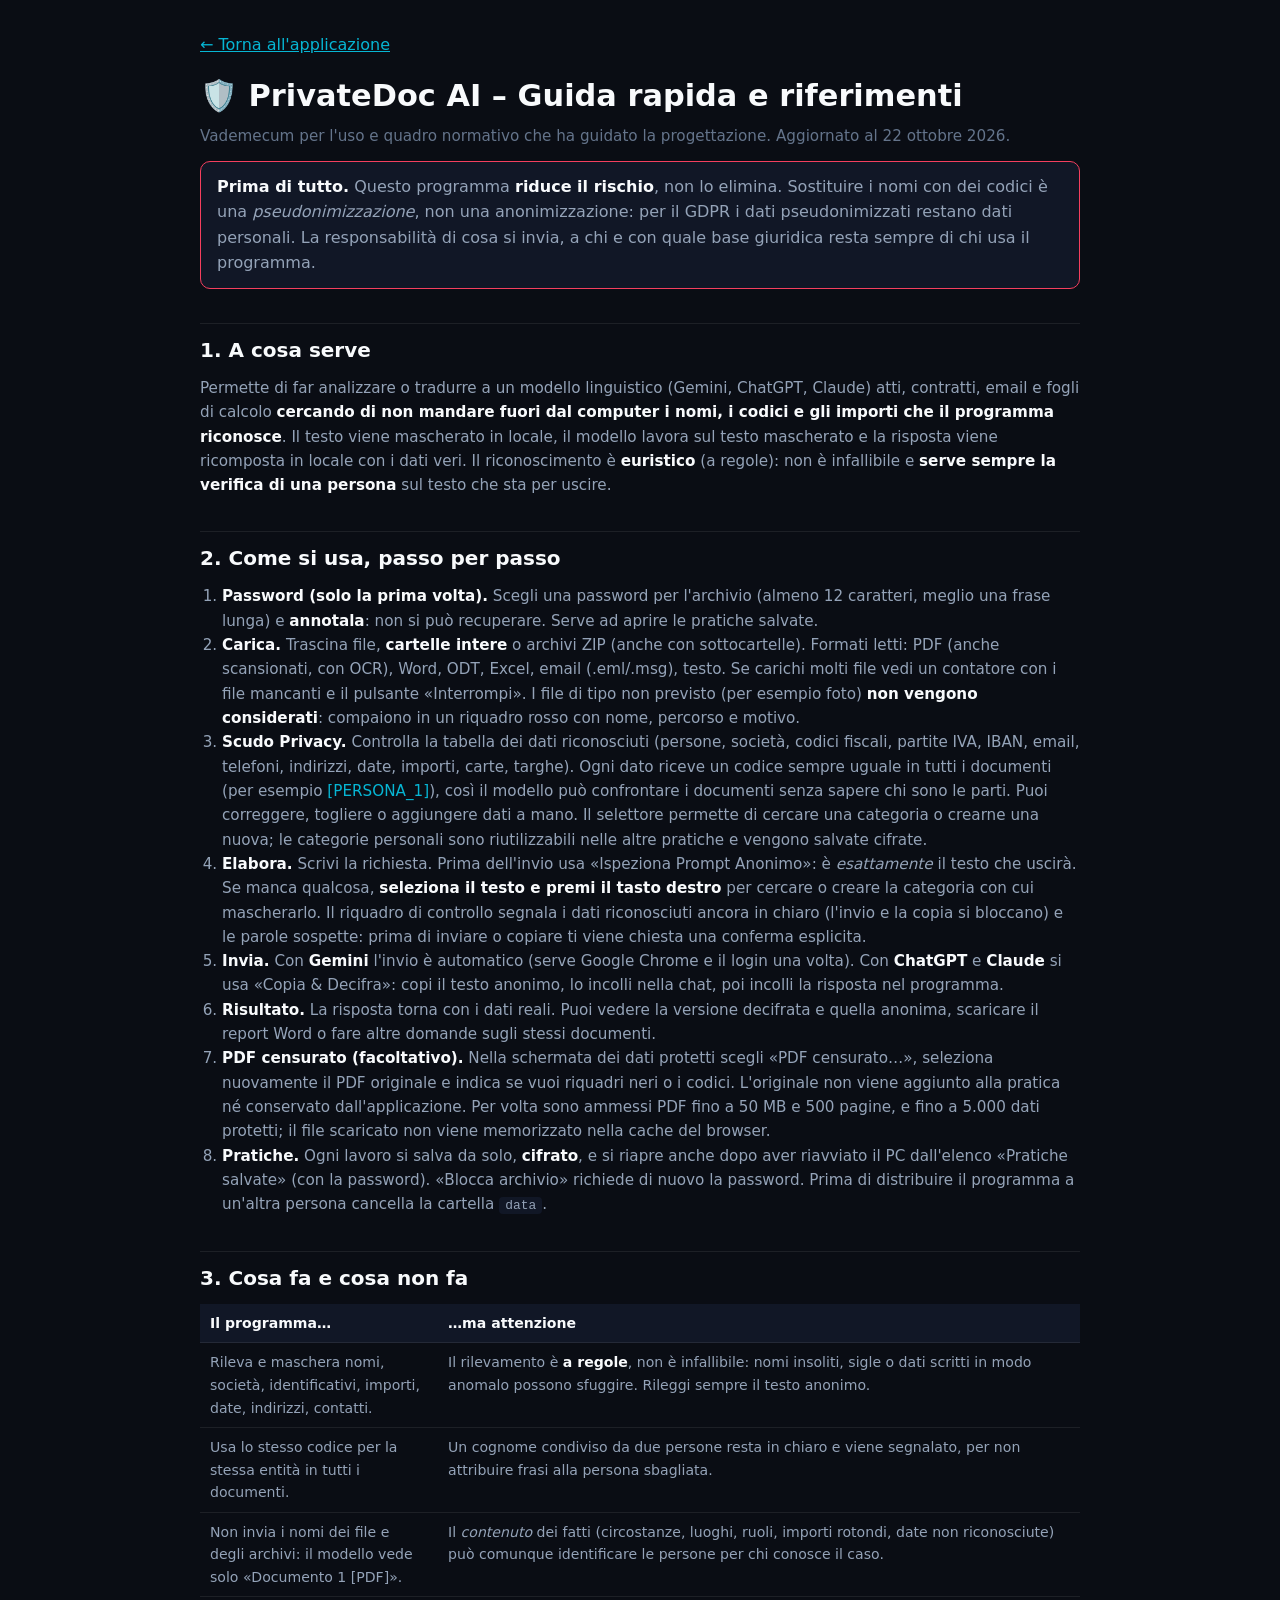
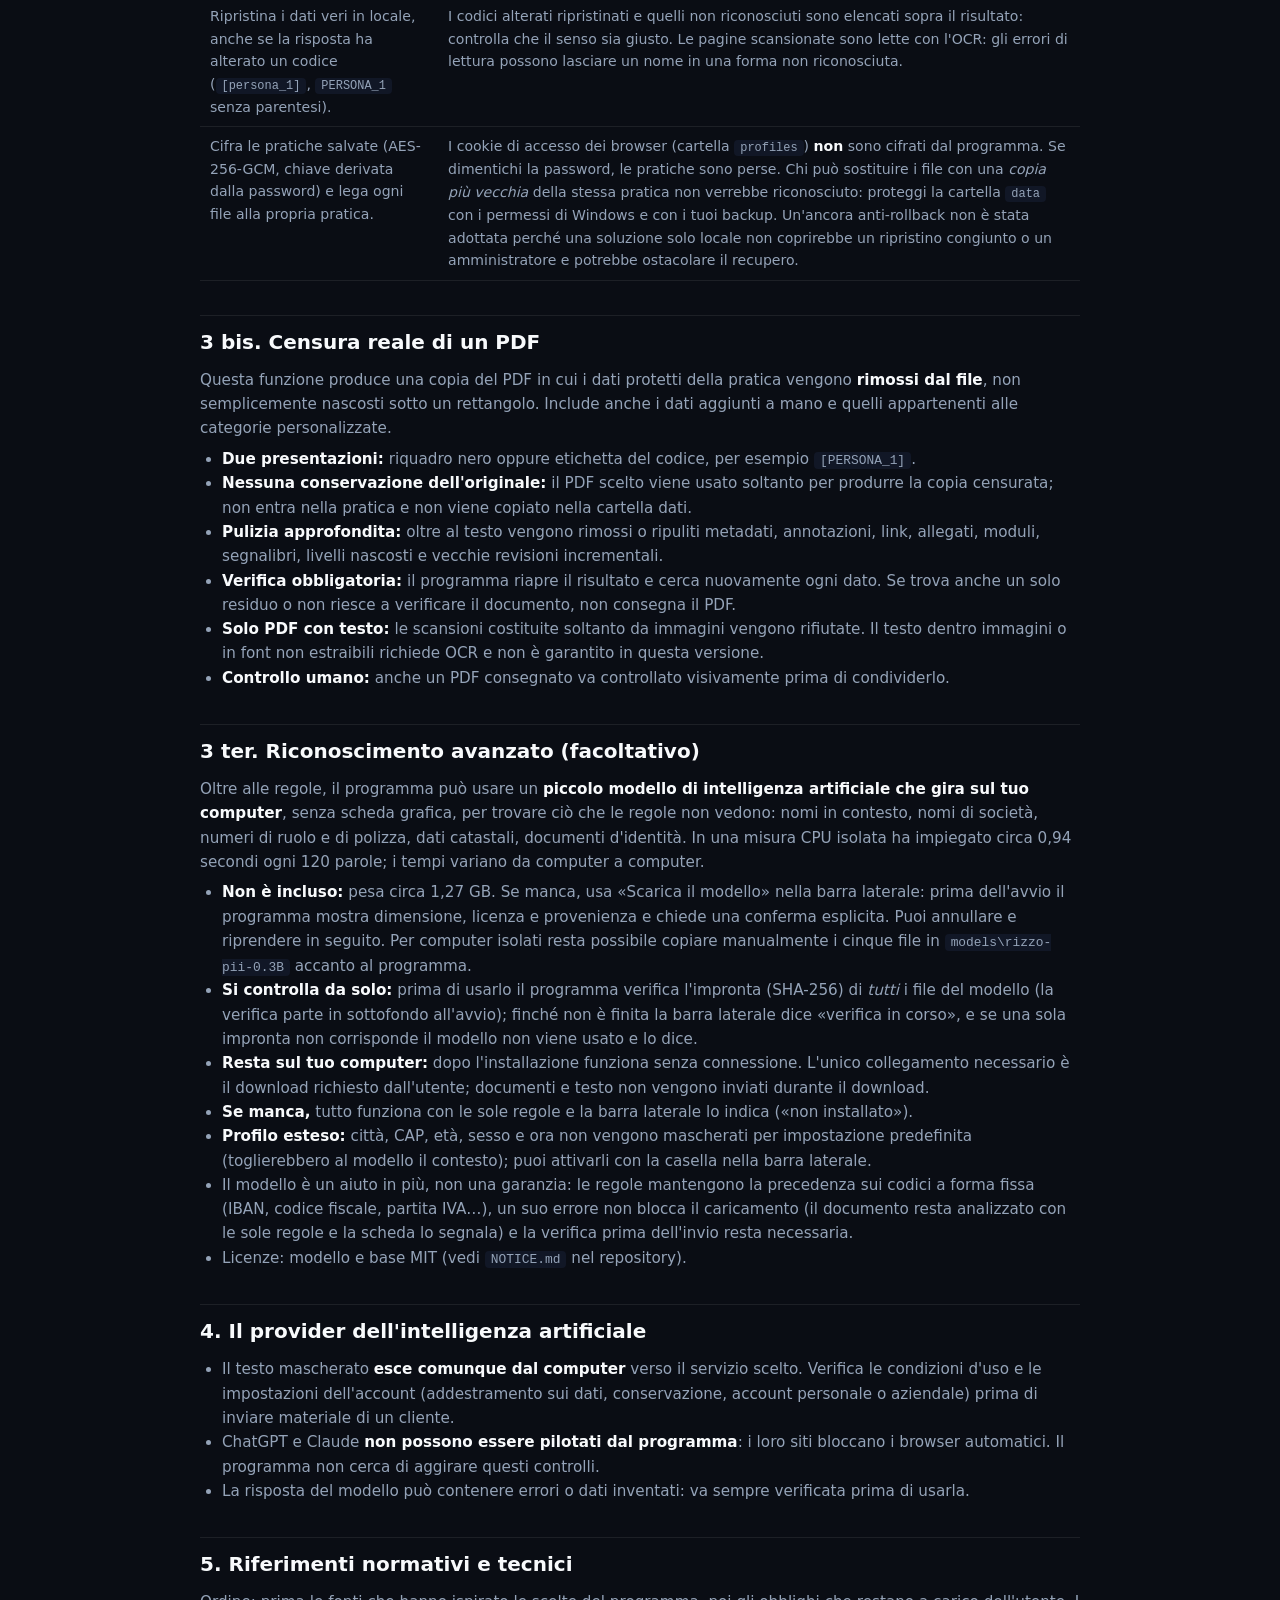
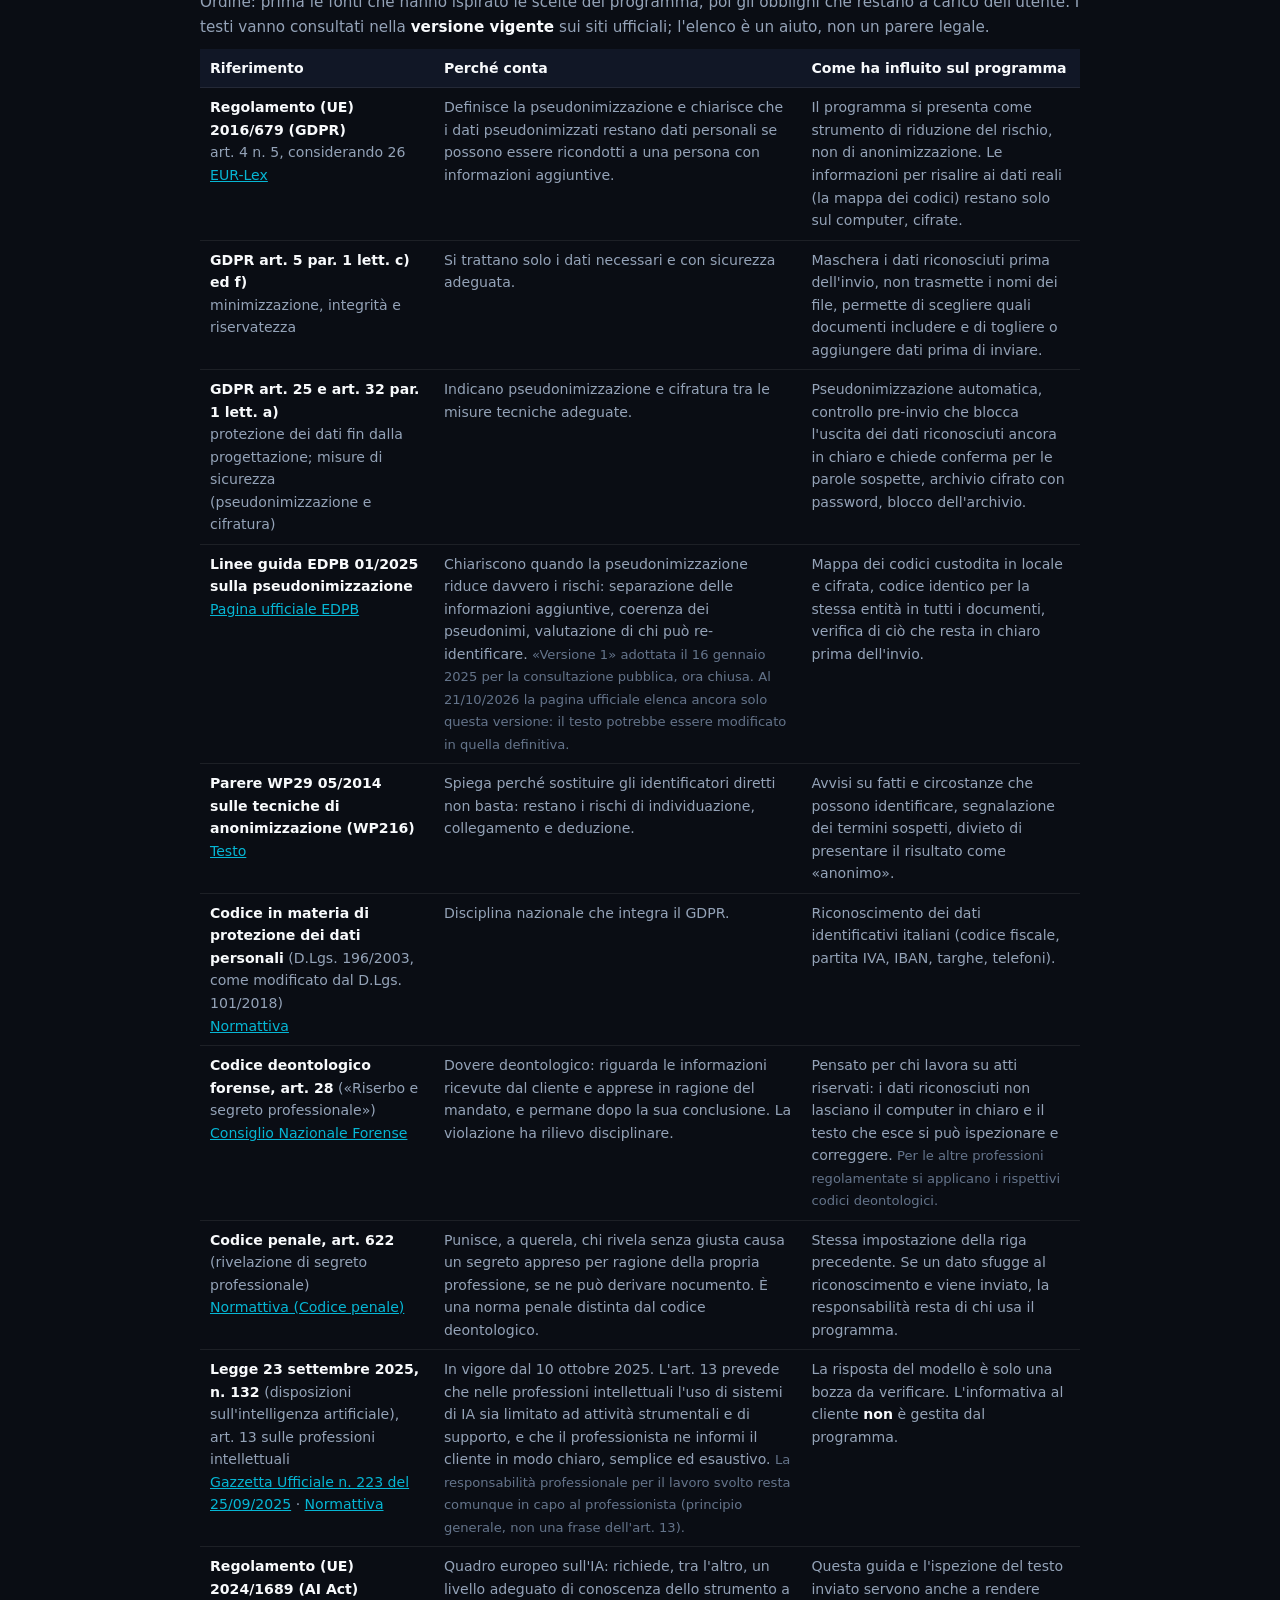
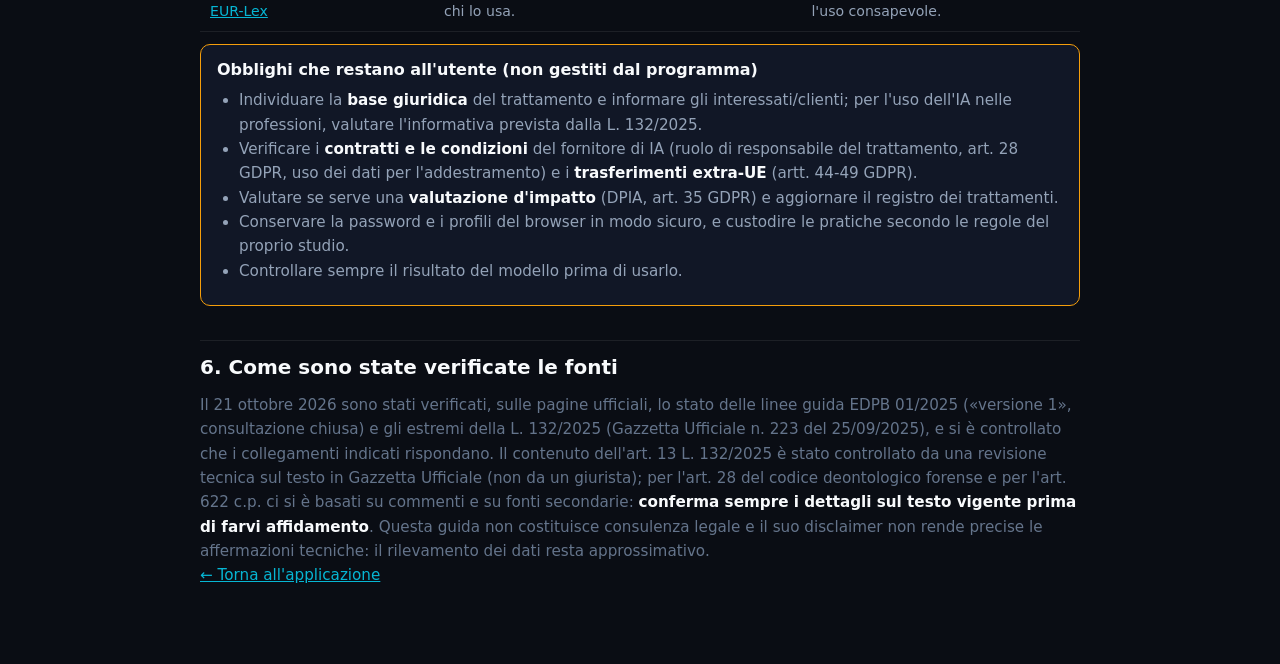
==== commit b7221c23: "Documentati i limiti dell'esportazione PDF Co-Authored-By: Claude Sonnet 5.5 <noreply@anthropic.com>" ====
--- a/static/guida.html
+++ b/static/guida.html
@@ -63,7 +63,7 @@
         <li><strong>Invia.</strong> Con <strong>Gemini</strong> l'invio è automatico (serve Google Chrome e il login una volta). Con <strong>ChatGPT</strong> e <strong>Claude</strong> si usa
             «Copia &amp; Decifra»: copi il testo anonimo, lo incolli nella chat, poi incolli la risposta nel programma.</li>
         <li><strong>Risultato.</strong> La risposta torna con i dati reali. Puoi vedere la versione decifrata e quella anonima, scaricare il report Word o fare altre domande sugli stessi documenti.</li>
-        <li><strong>PDF censurato (facoltativo).</strong> Nella schermata dei dati protetti scegli «PDF censurato…», seleziona nuovamente il PDF originale e indica se vuoi riquadri neri o i codici. L'originale non viene aggiunto alla pratica né conservato dall'applicazione.</li>
+        <li><strong>PDF censurato (facoltativo).</strong> Nella schermata dei dati protetti scegli «PDF censurato…», seleziona nuovamente il PDF originale e indica se vuoi riquadri neri o i codici. L'originale non viene aggiunto alla pratica né conservato dall'applicazione. Per volta sono ammessi PDF fino a 50 MB e 500 pagine, e fino a 5.000 dati protetti; il file scaricato non viene memorizzato nella cache del browser.</li>
         <li><strong>Pratiche.</strong> Ogni lavoro si salva da solo, <strong>cifrato</strong>, e si riapre anche dopo aver riavviato il PC dall'elenco «Pratiche salvate» (con la password).
             «Blocca archivio» richiede di nuovo la password. Prima di distribuire il programma a un'altra persona cancella la cartella <code>data</code>.</li>
     </ol>
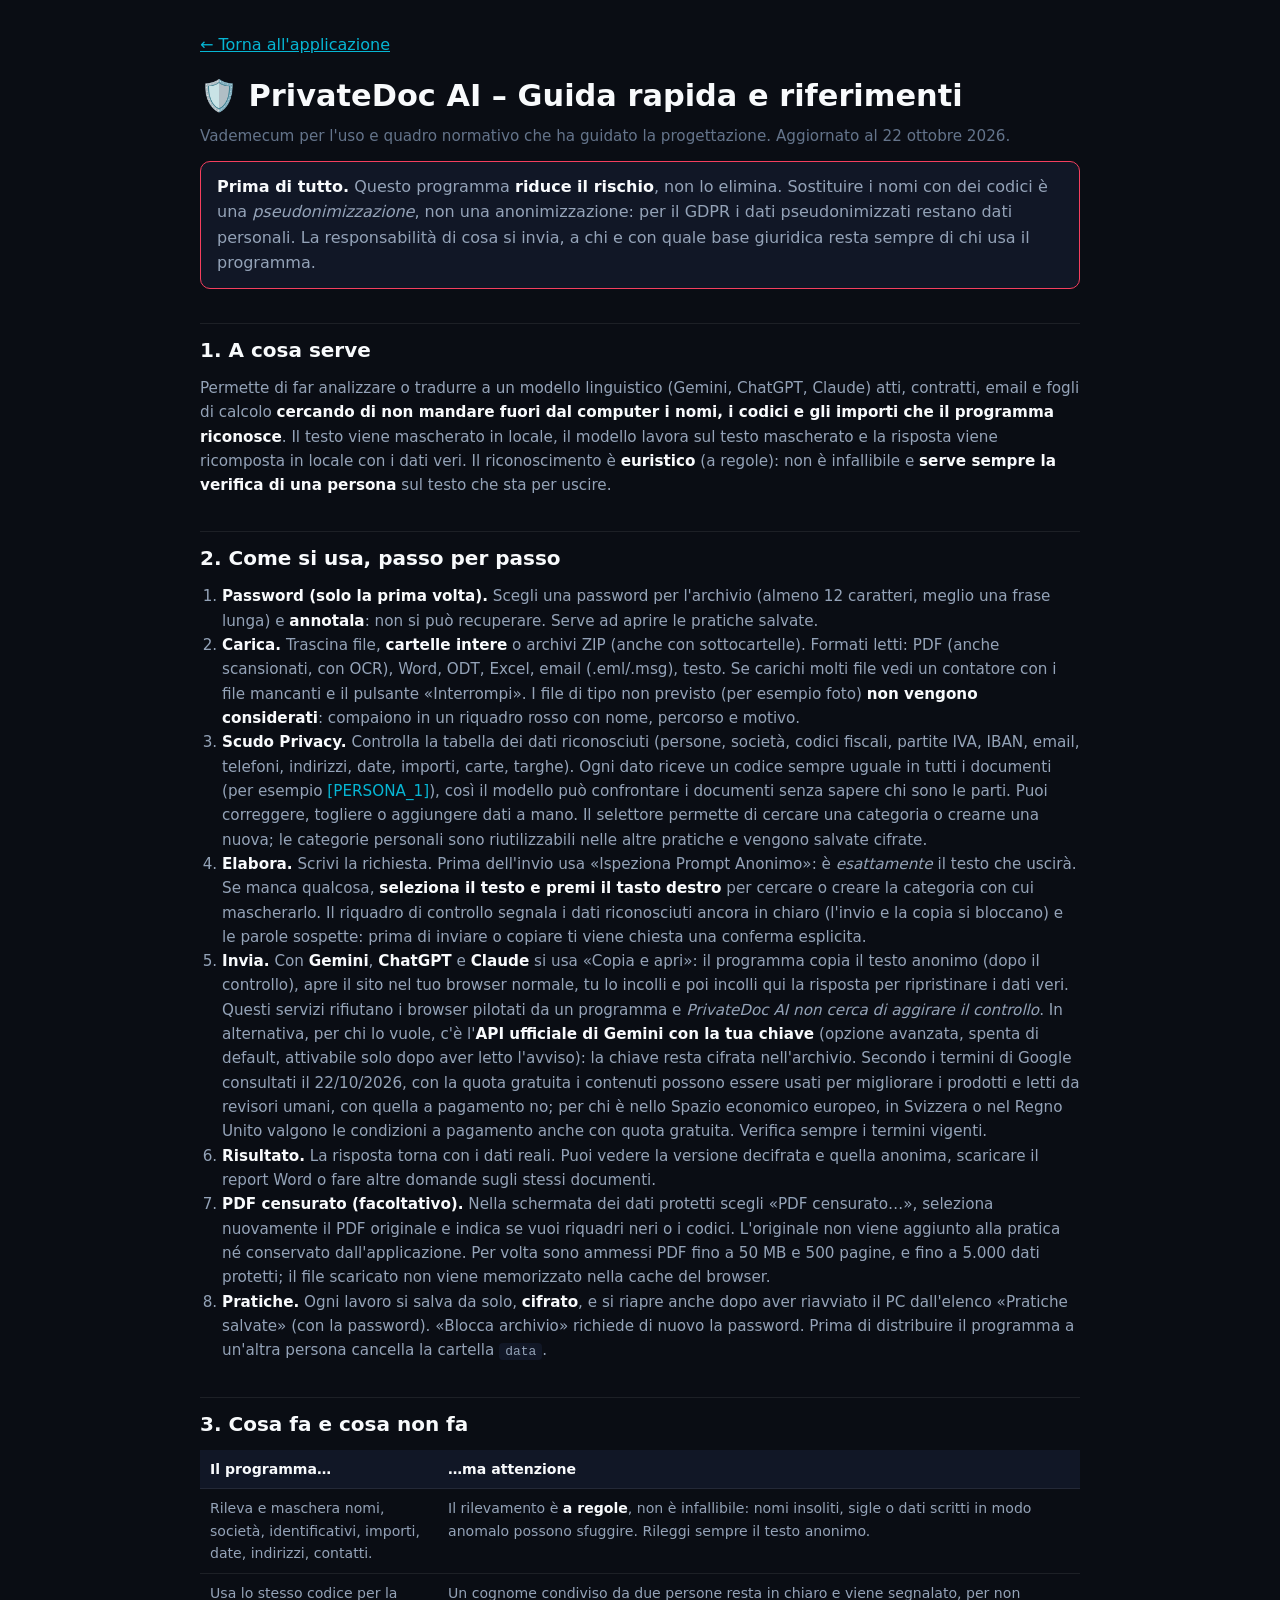
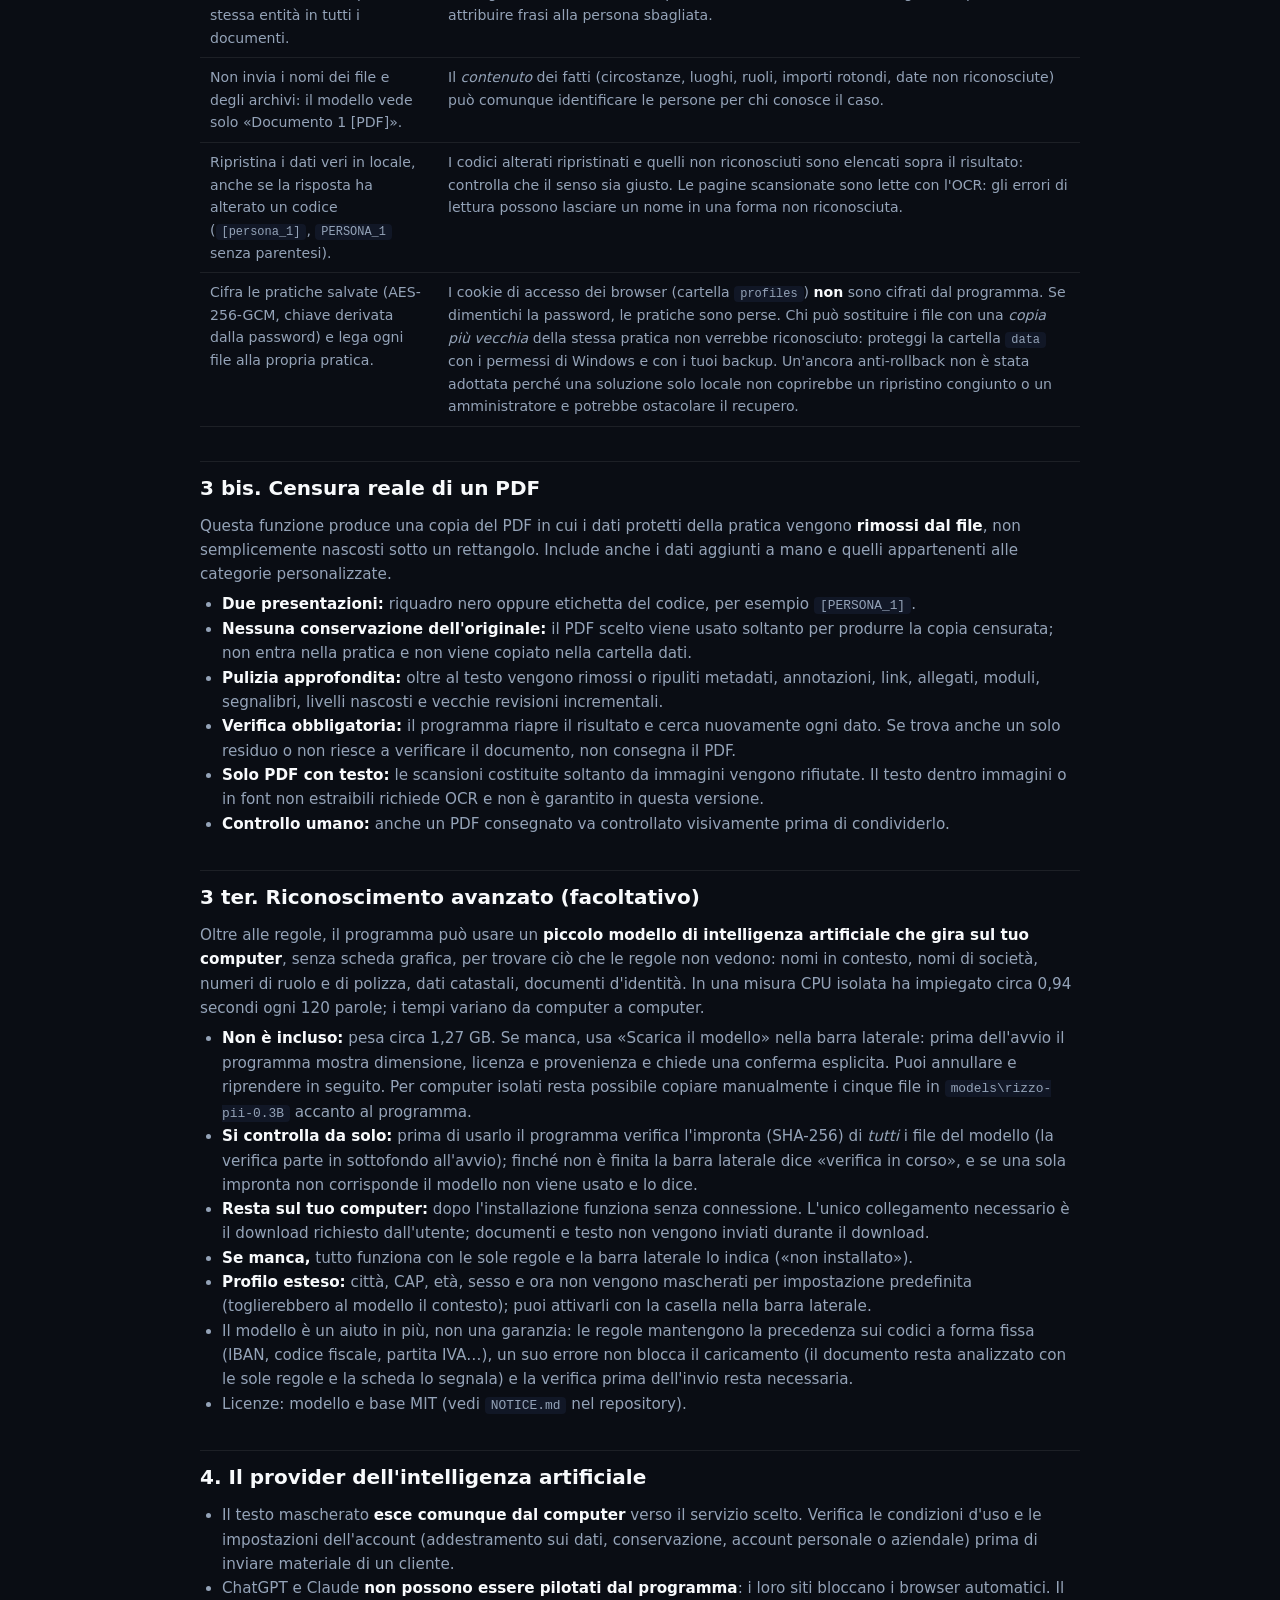
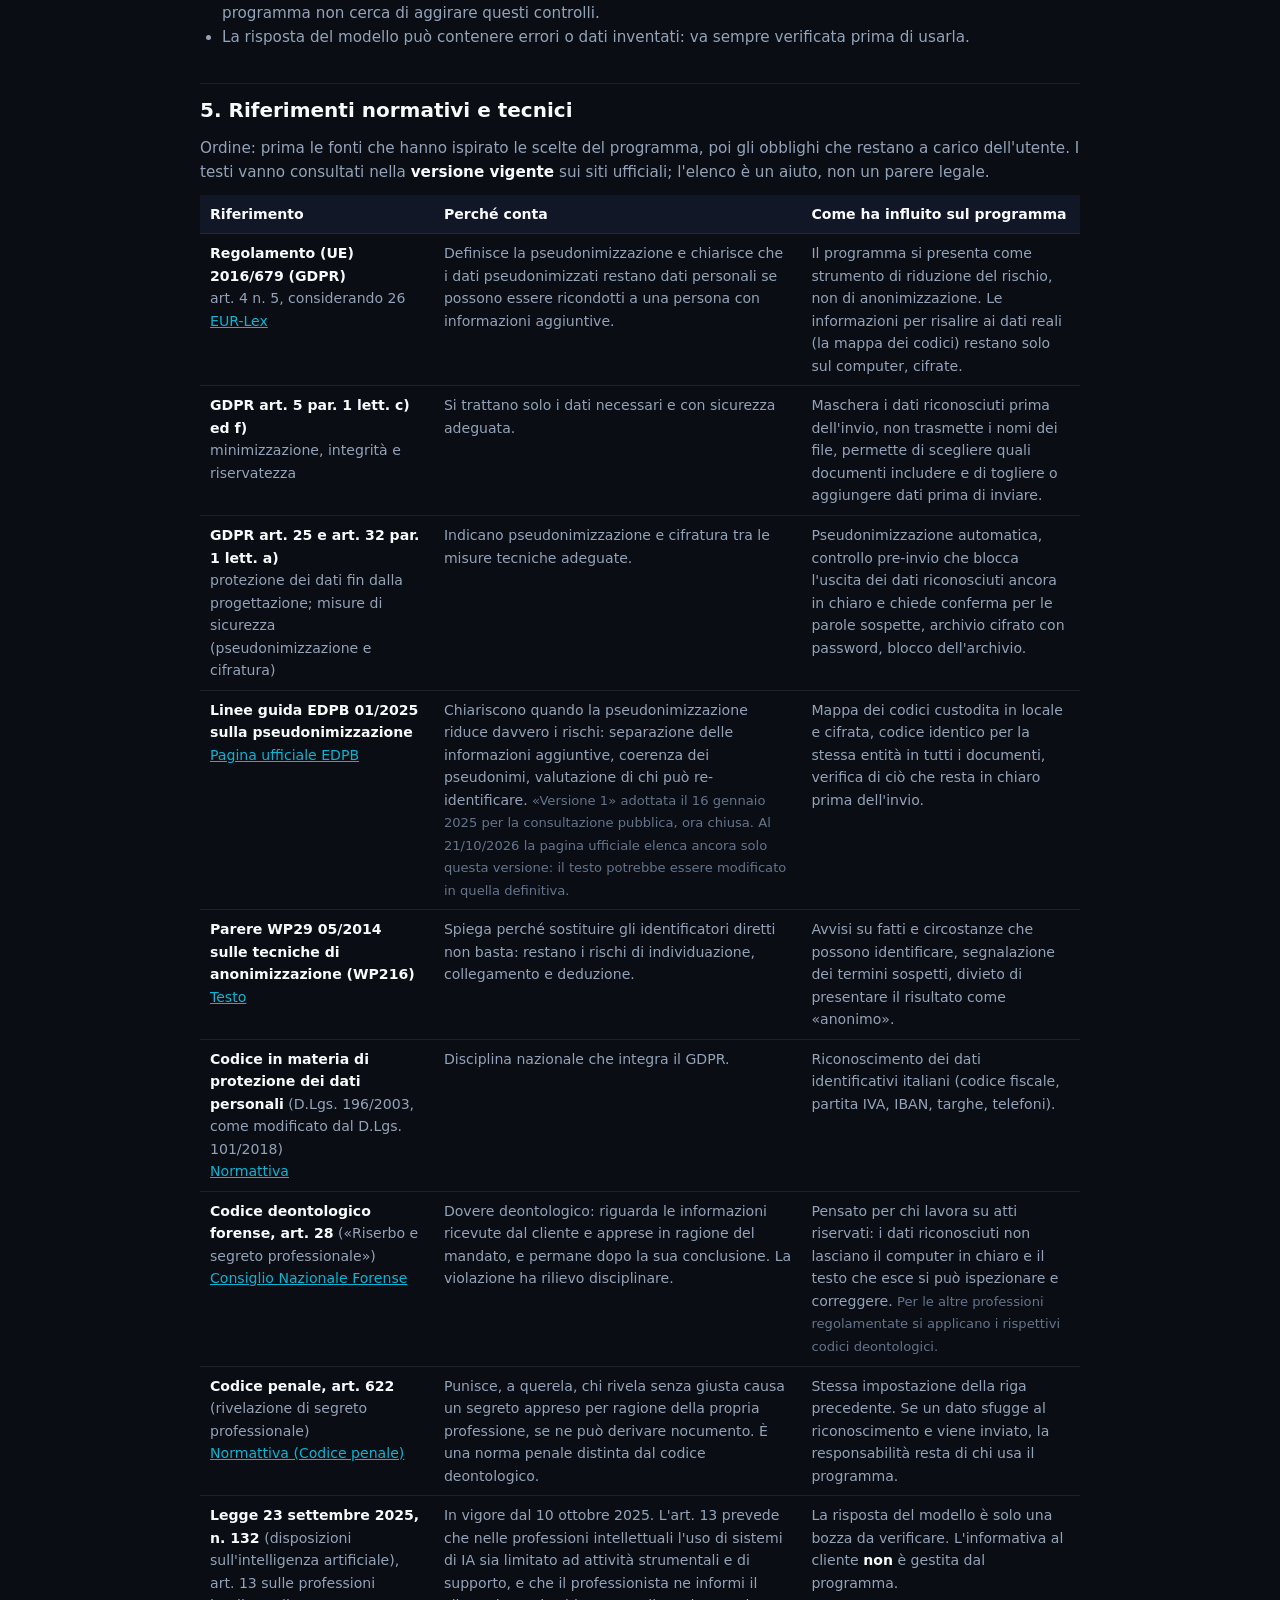
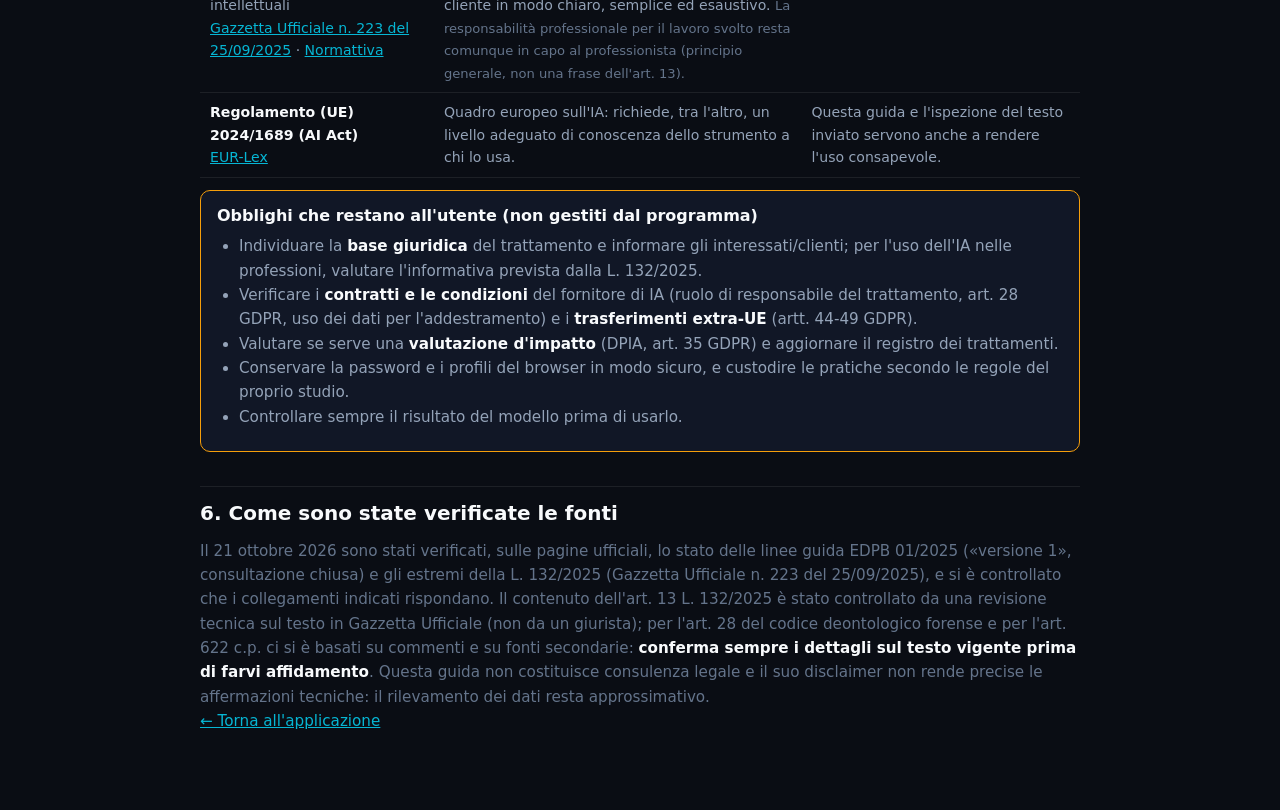
==== commit c5473ebb: "Documentazione: Gemini manuale, API facoltativa, citazioni dei termini verificate Co-Authored-By: Cl" ====
--- a/static/guida.html
+++ b/static/guida.html
@@ -60,8 +60,7 @@
         <li><strong>Elabora.</strong> Scrivi la richiesta. Prima dell'invio usa «Ispeziona Prompt Anonimo»: è <em>esattamente</em> il testo che uscirà.
             Se manca qualcosa, <strong>seleziona il testo e premi il tasto destro</strong> per cercare o creare la categoria con cui mascherarlo.
             Il riquadro di controllo segnala i dati riconosciuti ancora in chiaro (l'invio e la copia si bloccano) e le parole sospette: prima di inviare o copiare ti viene chiesta una conferma esplicita.</li>
-        <li><strong>Invia.</strong> Con <strong>Gemini</strong> l'invio è automatico (serve Google Chrome e il login una volta). Con <strong>ChatGPT</strong> e <strong>Claude</strong> si usa
-            «Copia &amp; Decifra»: copi il testo anonimo, lo incolli nella chat, poi incolli la risposta nel programma.</li>
+        <li><strong>Invia.</strong> Con <strong>Gemini</strong>, <strong>ChatGPT</strong> e <strong>Claude</strong> si usa «Copia e apri»: il programma copia il testo anonimo (dopo il controllo), apre il sito nel tuo browser normale, tu lo incolli e poi incolli qui la risposta per ripristinare i dati veri. Questi servizi rifiutano i browser pilotati da un programma e <em>PrivateDoc AI non cerca di aggirare il controllo</em>. In alternativa, per chi lo vuole, c'è l'<strong>API ufficiale di Gemini con la tua chiave</strong> (opzione avanzata, spenta di default, attivabile solo dopo aver letto l'avviso): la chiave resta cifrata nell'archivio. Secondo i termini di Google consultati il 22/10/2026, con la quota gratuita i contenuti possono essere usati per migliorare i prodotti e letti da revisori umani, con quella a pagamento no; per chi è nello Spazio economico europeo, in Svizzera o nel Regno Unito valgono le condizioni a pagamento anche con quota gratuita. Verifica sempre i termini vigenti.</li>
         <li><strong>Risultato.</strong> La risposta torna con i dati reali. Puoi vedere la versione decifrata e quella anonima, scaricare il report Word o fare altre domande sugli stessi documenti.</li>
         <li><strong>PDF censurato (facoltativo).</strong> Nella schermata dei dati protetti scegli «PDF censurato…», seleziona nuovamente il PDF originale e indica se vuoi riquadri neri o i codici. L'originale non viene aggiunto alla pratica né conservato dall'applicazione. Per volta sono ammessi PDF fino a 50 MB e 500 pagine, e fino a 5.000 dati protetti; il file scaricato non viene memorizzato nella cache del browser.</li>
         <li><strong>Pratiche.</strong> Ogni lavoro si salva da solo, <strong>cifrato</strong>, e si riapre anche dopo aver riavviato il PC dall'elenco «Pratiche salvate» (con la password).
--- a/static/style.css
+++ b/static/style.css
@@ -1078,6 +1078,13 @@
   font-size: 0.9rem;
 }
 
+/* copy and paste windows: large enough to actually read and check the text */
+#promptModal .modal-dialog { max-width: min(1250px, 95vw); width: 95vw; }
+#maskedPromptPreview { min-height: 45vh; max-height: 68vh; font-size: 0.9rem; }
+#manualResponseInput { min-height: 42vh; font-family: var(--font-mono); font-size: 0.9rem; line-height: 1.55; }
+.fallback-card { max-width: none; }
+.result-content { min-height: 40vh; }
+
 .cat-search {
     width: 100%;
     box-sizing: border-box;
